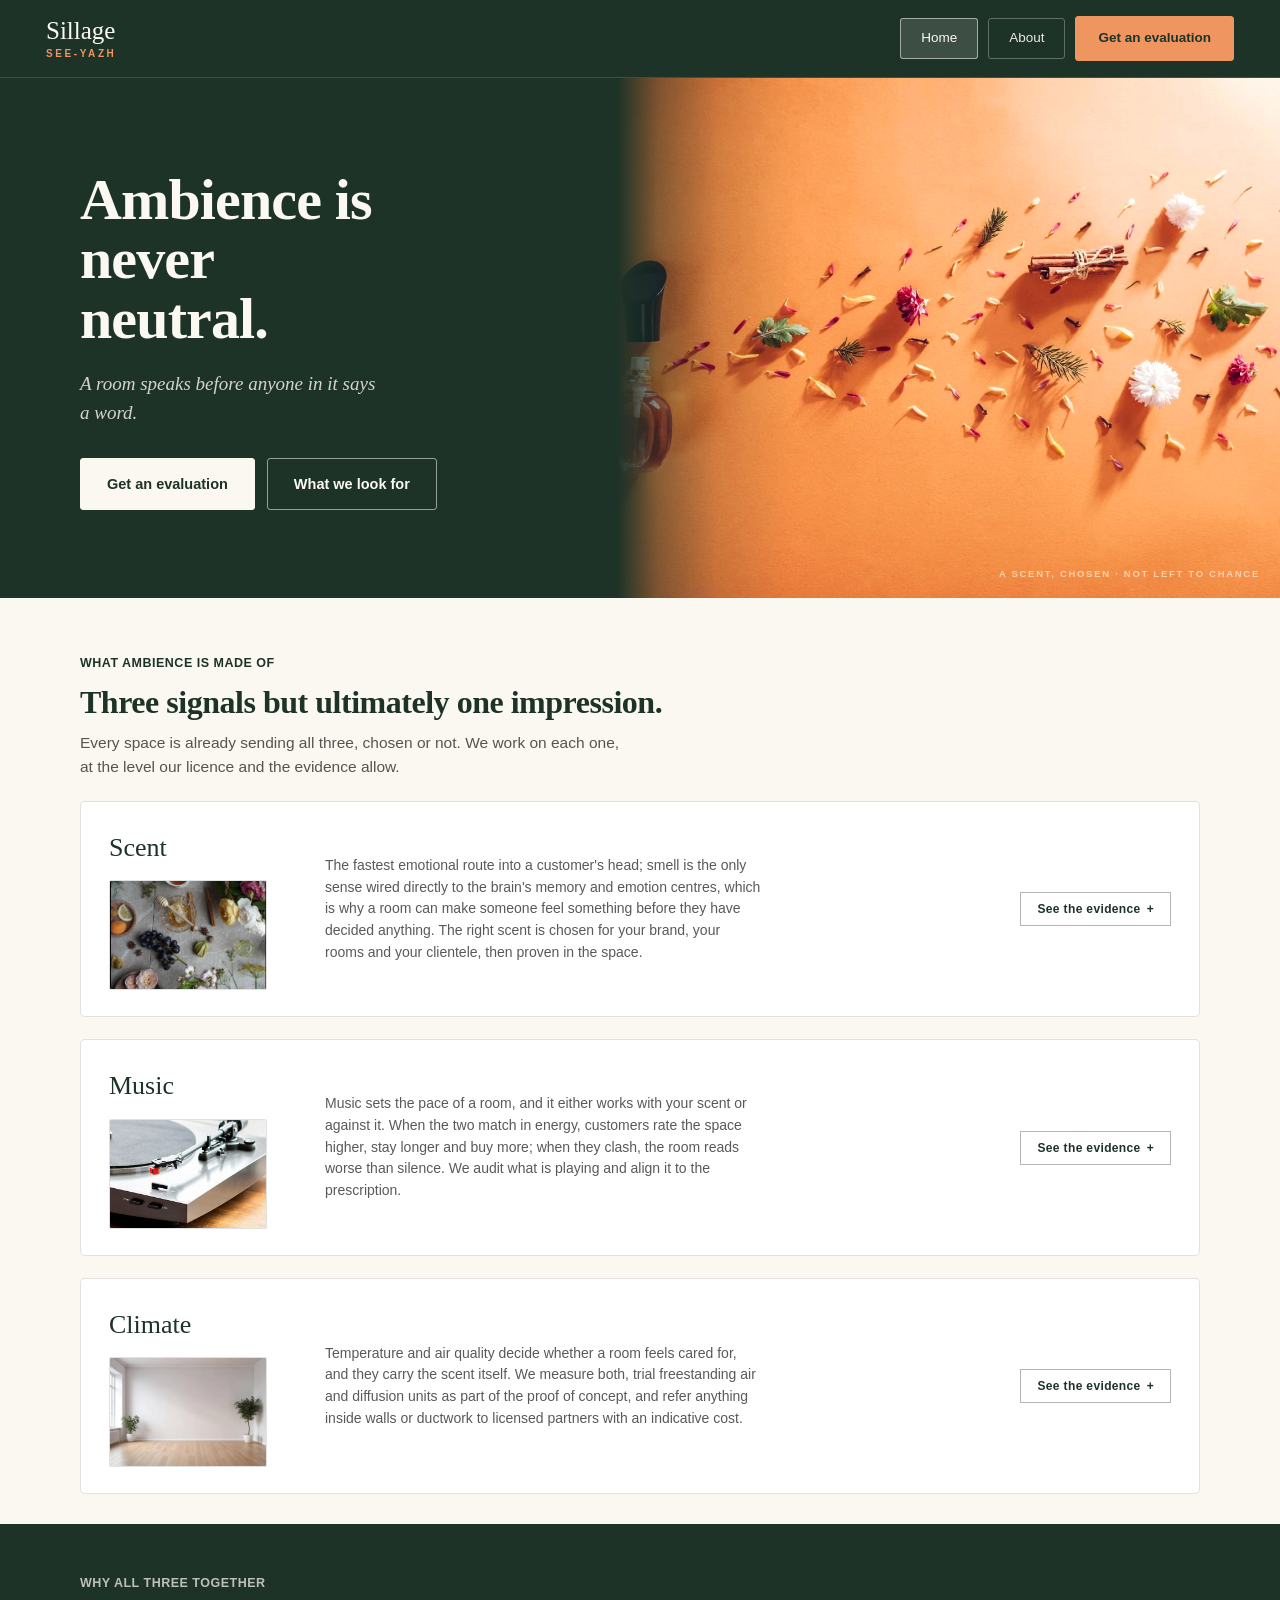
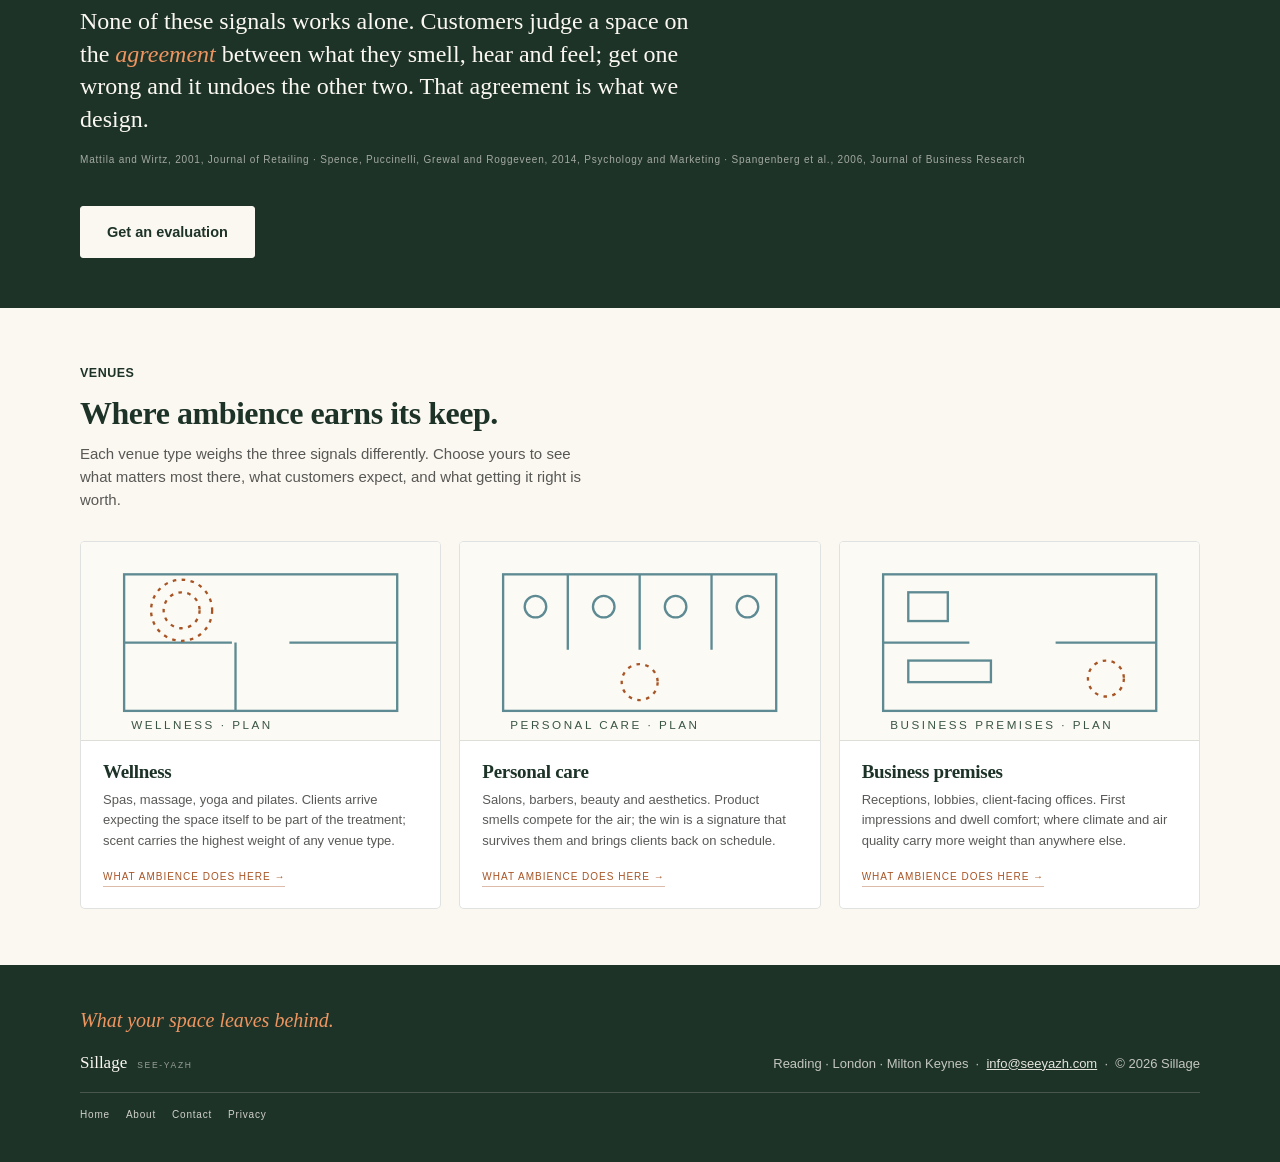
==== index.html @ acbd6840 "feat(v8): green header, full-bleed hero, a light About, and the venue pages published Owner instruct" ====
<!doctype html>
<html lang="en" class="no-js">
<head>
  <meta charset="utf-8" />
  <meta name="viewport" content="width=device-width, initial-scale=1" />
  <script>
    document.documentElement.className = "js js-motion";
    document.addEventListener("error", function (e) {
      var t = e.target;
      if (t && t.tagName === "IMG") t.classList.add("img--failed");
    }, true);
  </script>

  <title>Sillage &middot; sensory identity for boutique wellness and hospitality</title>
  <meta name="description" content="Ambience is never neutral. Sillage advises on scent, aligns the music to it, and trials freestanding climate and diffusion equipment, with the published evidence behind every recommendation." />
  <link rel="canonical" href="https://www.seeyazh.com/" />

  <meta property="og:type" content="website" />
  <meta property="og:title" content="Sillage &middot; ambience is never neutral" />
  <meta property="og:description" content="A room speaks before anyone in it says a word. Sensory identity for boutique wellness and hospitality businesses." />
  <meta property="og:image" content="https://www.seeyazh.com/og-image.png" />
  <meta property="og:url" content="https://www.seeyazh.com/" />
  <meta name="twitter:card" content="summary_large_image" />

  <link rel="icon" href="favicon.svg" type="image/svg+xml" />
  <link rel="preload" as="image" href="assets/img/hero-materials.webp" type="image/webp" />
  <link rel="stylesheet" href="styles.css?v=8.0" />

  <script type="application/ld+json">
  {
    "@context": "https://schema.org",
    "@type": "ProfessionalService",
    "name": "Sillage",
    "description": "Sensory identity consultancy for boutique wellness and hospitality businesses. Advises on scent, aligns music to it, and trials freestanding climate and diffusion equipment.",
    "url": "https://www.seeyazh.com/",
    "areaServed": [
      { "@type": "City", "name": "Reading" },
      { "@type": "City", "name": "London" },
      { "@type": "City", "name": "Milton Keynes" }
    ],
    "contactPoint": {
      "@type": "ContactPoint",
      "contactType": "sales",
      "email": "info@seeyazh.com",
      "availableLanguage": ["English", "German", "Greek"]
    }
  }
  </script>
</head>
<body>
  <a class="skip-link" href="#main">Skip to content</a>

  <!-- ================= HEADER =================
       Identical markup on every page. The phonetic is a permanent part
       of the lockup. The slogan is NOT here; it lives in the footer. -->
  <header class="hdr">
    <div class="hdr__inner">
      <a class="wordmark" href="index.html">Sillage<span class="phon">SEE-YAZH</span></a>
      <nav aria-label="Primary">
        <a class="navbtn" href="index.html" aria-current="page">Home</a>
        <a class="navbtn" href="about.html">About</a>
        <a class="bookbtn" href="about.html#contact">Get an evaluation</a>
      </nav>
    </div>
  </header>

  <main id="main">

    <!-- ================= HERO (4.1) ================= -->
    <section class="hero on-forest">
      <div class="hero__inner">
        <div class="txt" data-animate>
          <h1>Ambience is never neutral.</h1>
          <p class="sub">A room speaks before anyone in it says a word.</p>
          <div class="btnrow">
            <a class="btn btn--solid" href="about.html#contact">Get an evaluation</a>
            <a class="btn btn--ghost" href="#ambience">What we look for</a>
          </div>
        </div>
        <div class="imgside">
          <picture>
            <source srcset="assets/img/hero-materials.webp" type="image/webp" />
            <img src="assets/img/hero-materials.jpg" width="1191" height="933"
                 alt="Raw materials of a composed scent laid out on a stone surface: citrus, spices, grapes, honey and garden roses." />
          </picture>
          <span class="capt">A SCENT, CHOSEN &middot; NOT LEFT TO CHANCE</span>
        </div>
      </div>
    </section>

    <!-- ================= AMBIENCE ROWS (4.2) =================
         Three cards in the order Scent, Music, Climate, of equal visual
         weight. The scope verbs and the venue importance chips were
         removed and must not be reinstated (spec 4.2). The mockup's card
         foot strip carried build notes only and is not in the live build.

         Every figure and citation below is moved character for character
         from the v5 #research section. Do not retype one from memory. -->
    <section class="amb" id="ambience">
      <div class="wrap">
        <p class="eyebrow" data-animate>What ambience is made of</p>
        <h2 data-animate data-anim-delay="60">Three signals but ultimately one impression.</h2>
        <p class="stand" data-animate data-anim-delay="120">Every space is already sending all three, chosen or not. We work on each one, at the level our licence and the evidence allow.</p>

        <!-- ---------- SCENT ---------- -->
        <div class="row3" data-animate>
          <div class="rowhead">
            <div>
              <span class="nm">Scent</span>
              <picture>
                <source srcset="assets/img/rows/scent-materials.webp" type="image/webp" />
                <img class="rowimg" src="assets/img/rows/scent-materials.jpg"
                     width="742" height="516" loading="lazy"
                     alt="Flat-lay of raw scent materials: citrus, star anise, honey and flowers." />
              </picture>
            </div>
            <p class="what">The fastest emotional route into a customer's head; smell is the only sense wired directly to the brain's memory and emotion centres, which is why a room can make someone feel something before they have decided anything. The right scent is chosen for your brand, your rooms and your clientele, then proven in the space.</p>
            <button class="see" type="button" aria-expanded="false" aria-controls="ev-scent">See the evidence<span class="sign" aria-hidden="true">+</span></button>
          </div>
          <div class="exp" id="ev-scent">
            <div class="expander">
              <div>
                <h4>Getting scent right is a ladder, not a switch</h4>
                <div class="bars">
                  <div class="bar"><span class="bl">Done badly</span><div class="track"><div class="fill" style="right:50%; width:37%; background:#A8492F"></div></div><span class="val">&minus;17%</span></div>
                  <div class="bar"><span class="bl">Nothing</span><div class="track"><div class="fill" style="left:50%; width:1%; background:rgba(30,51,40,.4)"></div></div><span class="val">0%</span></div>
                  <div class="bar"><span class="bl">Basic, unadvised</span><div class="track"><div class="fill" style="left:50%; width:7%; background:var(--sage)"></div></div><span class="val">+3%</span></div>
                  <div class="bar"><span class="bl">Proper selection</span><div class="track"><div class="fill" style="left:50%; width:22%; background:var(--sage)"></div></div><span class="val">+10%</span></div>
                  <div class="bar"><span class="bl">Full strategy, right context</span><div class="track"><div class="fill" style="left:50%; width:50%; background:var(--forest)"></div></div><span class="val">+23%</span></div>
                </div>
                <p class="src">Roschk and Hosseinpour, 2020. Journal of Marketing, 84(1)</p>
              </div>
              <div>
                <p class="exnote">Effect on customer expenditure. Most businesses sit between 0 and +3%. The &minus;17% zone is real: the wrong scent, or the right scent done badly, actively pushes customers away. The +23% ceiling appears in service and wellness settings, which is the context we work in.</p>
                <p class="exnote">Fit matters as much as quality: in one clothing-store study, gender-congruent scents nearly doubled sales in each department, and swapping them reversed the effect.</p>
                <p class="src">Spangenberg et al., 2006. Journal of Business Research, 59(12)</p>
              </div>
            </div>
          </div>
        </div>

        <!-- ---------- MUSIC ----------
             No image. The slot stays empty until a real photograph is
             supplied; do not substitute a stock image (spec 4.2, 10.2, 13). -->
        <div class="row3" data-animate>
          <div class="rowhead">
            <div>
              <span class="nm">Music</span>
              <!-- OWNER INSTRUCTION 2026-08-01: the Music slot, which spec
                   4.2 and 10.2 had left deliberately empty, now carries a
                   real photograph. It briefly held a blueprint drawing; the
                   owner asked for something actually about music, matching
                   the other two row photographs.

                   SOURCE AND LICENCE, so this is auditable later:
                     unsplash.com/photos/XnofrKsG_2w
                     Courtney Cook (@courtneymcook)
                     Unsplash License: free for commercial use, no
                     attribution required.
                   This is stock, which spec 13 forbids, so it is an explicit
                   owner override and sits under the same standing note as the
                   hero and row images (spec 10.3): replace it with Sillage's
                   own photography when that exists.

                   Cropped deliberately: the full frame carries a maker's
                   wordmark on the platter mat and a second logo on the body.
                   Neither is in this crop. Do not re-crop wider without
                   checking that again; a third-party brand has no business
                   on a client's site. -->
              <picture>
                <source srcset="assets/img/rows/music-turntable.webp" type="image/webp" />
                <img class="rowimg" src="assets/img/rows/music-turntable.jpg"
                     width="1050" height="731" loading="lazy"
                     alt="A turntable tonearm resting over the platter, on a wooden table in soft window light." />
              </picture>
            </div>
            <p class="what">Music sets the pace of a room, and it either works with your scent or against it. When the two match in energy, customers rate the space higher, stay longer and buy more; when they clash, the room reads worse than silence. We audit what is playing and align it to the prescription.</p>
            <button class="see" type="button" aria-expanded="false" aria-controls="ev-music">See the evidence<span class="sign" aria-hidden="true">+</span></button>
          </div>
          <div class="exp" id="ev-music">
            <div class="expander">
              <div>
                <h4>Music and scent have to agree on energy</h4>
                <div class="duo">
                  <div class="yes">
                    <b>Congruent</b>
                    <p>Slow ambient with lavender. Fast pop with citrus. Christmas music with pine.</p>
                  </div>
                  <div class="no">
                    <b>Incongruent</b>
                    <p>Spa music with bright citrus. Dance music with lavender. Christmas music with summer fruit.</p>
                  </div>
                </div>
                <p class="src">Mattila and Wirtz, 2001. Journal of Retailing, 77(2) &middot; Spangenberg et al., 2005. Journal of Business Research, 58(11)</p>
              </div>
              <div>
                <p class="exnote">When the arousal level of the music matches the scent, evaluations, impulse purchasing and satisfaction all rise. When they clash, the environment reads as less pleasing than doing nothing at all.</p>
              </div>
            </div>
          </div>
        </div>

        <!-- ---------- CLIMATE ----------
             TWO bars, not three. An earlier version added a hot condition
             and misrepresented the source. Do not add it back (spec 11.2). -->
        <div class="row3" data-animate>
          <div class="rowhead">
            <div>
              <span class="nm">Climate</span>
              <picture>
                <source srcset="assets/img/rows/climate-room.webp" type="image/webp" />
                <img class="rowimg" src="assets/img/rows/climate-room.jpg"
                     width="728" height="507" loading="lazy"
                     alt="An empty room with bare walls, a wooden floor and two potted plants." />
              </picture>
            </div>
            <p class="what">Temperature and air quality decide whether a room feels cared for, and they carry the scent itself. We measure both, trial freestanding air and diffusion units as part of the proof of concept, and refer anything inside walls or ductwork to licensed partners with an indicative cost.</p>
            <button class="see" type="button" aria-expanded="false" aria-controls="ev-climate">See the evidence<span class="sign" aria-hidden="true">+</span></button>
          </div>
          <div class="exp" id="ev-climate">
            <div class="expander">
              <div>
                <h4>Warmth carries a premium. Cold is the baseline.</h4>
                <div class="cbars">
                  <div class="cbar">
                    <span class="cl"><b>Cool room</b>approximately 18&deg;C</span>
                    <div class="track"><div class="fill" style="width:100%; background:rgba(30,51,40,.14)"></div></div>
                    <span class="cv">baseline</span>
                  </div>
                  <div class="cbar">
                    <span class="cl"><b>Warm room</b>approximately 26&deg;C</span>
                    <div class="track"><div class="fill" style="width:64%; background:var(--sage)"></div></div>
                    <span class="cv">+10.4%</span>
                  </div>
                </div>
                <p class="src">Zwebner, Lee and Goldenberg, 2013. Journal of Consumer Psychology, 24(2)</p>
              </div>
              <div>
                <p class="exnote">In a controlled test, shoppers in a room set roughly 4&deg;C above a comfortable 22&deg;C were willing to pay 10.4% more across a basket of everyday products than shoppers in a room 4&deg;C below it. Both rooms were rated equally pleasant, so this is not a comfort effect.</p>
                <p class="caveat">Room comparison drawn from 98 participants across 11 products; nine of the eleven moved upward. Treat as directional evidence, not a guaranteed return.</p>
              </div>
            </div>
          </div>
        </div>
      </div>
    </section>

    <!-- ================= INTERPLAY BAND (4.3) ================= -->
    <section class="inter on-forest">
      <div class="wrap" data-animate>
        <p class="eyebrow on-dark">Why all three together</p>
        <p class="q">None of these signals works alone. Customers judge a space on the <em>agreement</em> between what they smell, hear and feel; get one wrong and it undoes the other two. That agreement is what we design.</p>
        <p class="cite">Mattila and Wirtz, 2001, Journal of Retailing &middot; Spence, Puccinelli, Grewal and Roggeveen, 2014, Psychology and Marketing &middot; Spangenberg et al., 2006, Journal of Business Research</p>
        <a class="btn btn--solid" href="about.html#contact">Get an evaluation</a>
      </div>
    </section>

    <!-- ================= VENUES (4.4) =================
         PUBLISHED 2026-08-02 at the owner's instruction. Each card is now a
         link to its own page under venues/.

         These pages had been held back since v7 because Kevin's per-venue
         research had not arrived and a thin venue page is worse than no venue
         page. That research still has not arrived, so the pages were NOT
         published as they stood: the "pending" template with its empty
         importance grid and four blank citation boxes is gone. What each page
         carries instead is the evidence this site already publishes and can
         already source, applied to that venue type.

         The rule that made them wait still stands. Do not put a per-venue
         statistic, percentage or citation on those pages that is not already
         cited somewhere on this site. -->
    <section class="ven">
      <div class="wrap">
        <p class="eyebrow" data-animate>Venues</p>
        <h2 data-animate data-anim-delay="60">Where ambience earns its keep.</h2>
        <p class="stand" data-animate data-anim-delay="120">Each venue type weighs the three signals differently. Choose yours to see what matters most there, what customers expect, and what getting it right is worth.</p>

        <div class="vgrid">
          <a class="vcard" href="venues/wellness/" data-animate>
            <div class="draw">
              <svg viewBox="0 0 200 110" width="100%" role="presentation" alt=""><rect width="200" height="110" fill="#FCFAF4"/><g stroke="#5E8B93" stroke-width="1.3" fill="none"><rect x="24" y="18" width="152" height="76"/><path d="M24 56h60M116 56h60M86 56v38"/><circle cx="56" cy="38" r="10" stroke-dasharray="2 3" stroke="#A85526"/><circle cx="56" cy="38" r="17" stroke-dasharray="2 3" stroke="#A85526"/></g><text x="28" y="104" font-family="'Helvetica Neue',Helvetica,Arial,sans-serif" font-size="6.5" letter-spacing="1.4" fill="#3A5544">WELLNESS &#183; PLAN</text></svg>
            </div>
            <div class="bd">
              <h3>Wellness</h3>
              <p>Spas, massage, yoga and pilates. Clients arrive expecting the space itself to be part of the treatment; scent carries the highest weight of any venue type.</p>
              <span class="vlink">WHAT AMBIENCE DOES HERE &#8594;</span>
            </div>
          </a>

          <a class="vcard" href="venues/personal-care/" data-animate data-anim-delay="70">
            <div class="draw">
              <svg viewBox="0 0 200 110" width="100%" role="presentation" alt=""><rect width="200" height="110" fill="#FCFAF4"/><g stroke="#5E8B93" stroke-width="1.3" fill="none"><rect x="24" y="18" width="152" height="76"/><path d="M60 18v42M100 18v42M140 18v42"/><circle cx="42" cy="36" r="6"/><circle cx="80" cy="36" r="6"/><circle cx="120" cy="36" r="6"/><circle cx="160" cy="36" r="6"/><circle cx="100" cy="78" r="10" stroke-dasharray="2 3" stroke="#A85526"/></g><text x="28" y="104" font-family="'Helvetica Neue',Helvetica,Arial,sans-serif" font-size="6.5" letter-spacing="1.4" fill="#3A5544">PERSONAL CARE &#183; PLAN</text></svg>
            </div>
            <div class="bd">
              <h3>Personal care</h3>
              <p>Salons, barbers, beauty and aesthetics. Product smells compete for the air; the win is a signature that survives them and brings clients back on schedule.</p>
              <span class="vlink">WHAT AMBIENCE DOES HERE &#8594;</span>
            </div>
          </a>

          <a class="vcard" href="venues/business-premises/" data-animate data-anim-delay="140">
            <div class="draw">
              <svg viewBox="0 0 200 110" width="100%" role="presentation" alt=""><rect width="200" height="110" fill="#FCFAF4"/><g stroke="#5E8B93" stroke-width="1.3" fill="none"><rect x="24" y="18" width="152" height="76"/><path d="M24 56h48M120 56h56"/><rect x="38" y="66" width="46" height="12"/><rect x="38" y="28" width="22" height="16"/><circle cx="148" cy="76" r="10" stroke-dasharray="2 3" stroke="#A85526"/></g><text x="28" y="104" font-family="'Helvetica Neue',Helvetica,Arial,sans-serif" font-size="6.5" letter-spacing="1.4" fill="#3A5544">BUSINESS PREMISES &#183; PLAN</text></svg>
            </div>
            <div class="bd">
              <h3>Business premises</h3>
              <p>Receptions, lobbies, client-facing offices. First impressions and dwell comfort; where climate and air quality carry more weight than anywhere else.</p>
              <span class="vlink">WHAT AMBIENCE DOES HERE &#8594;</span>
            </div>
          </a>
        </div>
      </div>
    </section>

    <!-- ================= TESTIMONIALS (4.5) =================
         Component is BUILT and DISABLED. It renders nothing until an
         approved testimonial with written client sign-off exists. Never
         publish a placeholder, a lorem quote or an invented logo: the
         audience is owner-operators who recognise fakes immediately.
         To enable: remove the hidden attribute and add one .tcard per
         real, signed-off testimonial (quote, business name, logo,
         optional star rating). (spec 4.5, 13) -->
    <section class="testi" id="testimonials" hidden>
      <div class="wrap">
        <p class="eyebrow">What clients say</p>
        <div class="tgrid">
          <!-- <figure class="tcard">
                 <blockquote>Quote goes here.</blockquote>
                 <figcaption class="biz">BUSINESS NAME, CITY</figcaption>
                 <img class="logo" src="" alt="" />
                 <p class="stars" aria-label="5 out of 5">&#9733;&#9733;&#9733;&#9733;&#9733;</p>
               </figure> -->
        </div>
      </div>
    </section>

  </main>

  <!-- ================= FOOTER =================
       Identical markup on every page. The slogan lives here and nowhere
       else. The location list is plain text, not links. -->
  <footer class="foot">
    <div class="foot__inner">
      <p class="slog">What your space leaves behind.</p>
      <div class="cols">
        <div class="fm">Sillage<span>SEE-YAZH</span></div>
        <div class="meta">
          Reading &middot; London &middot; Milton Keynes
          &nbsp;&middot;&nbsp; <a href="mailto:info@seeyazh.com">info@seeyazh.com</a>
          &nbsp;&middot;&nbsp; &copy; 2026 Sillage
        </div>
      </div>
      <div class="foot__links">
        <a href="index.html">Home</a>
        <a href="about.html">About</a>
        <a href="about.html#contact">Contact</a>
        <a href="privacy.html">Privacy</a>
      </div>
    </div>
  </footer>

  <script src="ui.js"></script>
  <script src="motion.js"></script>
</body>
</html>
---- styles.css ----
/* ============================================================
   Sillage - sensory identity consultancy
   Hand-written CSS. No framework, no build step, no dependency.
   ------------------------------------------------------------
   v7 "Ambience". Built to Website Build Specification v1.0.
   THIS COMMENT IS THE STATEMENT OF THE RULES. Keep it true.

   COLOUR. The :root block below is the single source of truth.
   Do not introduce a colour that is not in it (spec 2.1).

   --clay is #A85526, NOT the #B4602C the specification names.
   Measured, #B4602C on ivory is 4.26:1, below the 4.5:1 AA
   threshold for normal text, so the spec's own claim of "roughly
   4.6:1 and passes AA" does not hold. #A85526 measures 4.96:1 on
   ivory and 5.26:1 on white and is a barely perceptible shift.
   That single change carries the header phonetic, the venue
   arrows and the form error text. (Supersedes spec 2.1.)

   Measured on what actually ships:
     clay #A85526 on ivory ............ 4.96  pass
     clay #A85526 on white ............ 5.26  pass
     clay #A85526 on ivory-2 .......... 4.62  pass
     clay #A85526 on mineral .......... 4.21  FAIL, so never do it
     forest on ivory .................. 12.70 pass
     forest-mid on ivory .............. 7.73  pass
     forest-mid on mineral ............ 6.56  pass
     forest-soft #6E8579 on ivory ..... 3.74  FAIL, fill only
     clay-bright on forest ............ 5.84  pass
     clay-bright on ivory ............. 2.17  FAIL, fill only
     sage on ivory .................... 2.83  FAIL, fill only
     ivory 55% on forest .............. 4.97  pass  (was 50% = 4.38)
     charcoal 78% on white ............ 7.03  pass
     charcoal 72% on mineral .......... 5.15  pass  (was 65% = 4.22)
     charcoal 72% on ivory ............ 5.62  pass  (was 62% = 4.15)

   NEVER put --clay or --forest-soft on a mineral panel as text.
   NEVER use --clay-bright, --sage or --plum as text on a light
   ground; they are fills. --clay-bright appears as TEXT in exactly
   two places sitewide, both on forest: the footer slogan and the
   word "agreement" in the interplay statement.

   PROPORTION: ivory ~60%, forest ~25%, mineral or sage ~10%,
   clay ~5%. Orange appears on the phonetic, the footer slogan,
   the venue arrows and inside the blueprint drawings. Nowhere else.

   NEVER pure white or pure black as a type colour. --white is a
   legitimate BACKGROUND for the header and cards only.

   PHONETIC. The lockup reads "SEE-YAZH", set by the owner on
   2026-07-31. It SUPERSEDES the spelling given in sections 3.1, 3.2
   and 11.6 of the specification: same hyphen, different vowels, so
   that it matches the brand domain. It is still a permanent part of the
   wordmark lockup in the header AND the footer; do not remove it, and
   do not let the two copies drift apart.

   TYPE. Eyebrows are sans, uppercase: --body 12.5px, weight 600,
   letter-spacing .04em, opacity .75, colour --forest. This
   SUPERSEDES the v4 decision recorded in the private working notes,
   which made them mono and Title Case. Headings are sentence case
   with a full stop where they are statements. Never title-case one.

   COPY. No em dashes. No en dashes. No exclamation marks.
   Citations in full: author, year, journal, volume. Never
   "studies show". (spec 2.3)

   LAYOUT. Content max width 1120px, centred; section backgrounds
   are full bleed and the content inside them is capped. Section
   padding 46px horizontal desktop, 26px below 900px; 56px top and
   bottom. Radius 3px buttons, 5px cards, 2px images. No pills.
   No drop shadows on type. (spec 2.4)

   RESPONSIVE. ONE breakpoint, 900px. The header wraps and all
   three nav items stay visible. There is no hamburger and no
   #nav-toggle; both were deleted in v7. (spec 2.5)

   MOTION CONTRACT, unchanged since v4: elements opt in with
   data-animate plus optional data-anim-delay; motion.js only adds
   .in; every hiding rule is scoped under .js-motion so JS off
   means nothing is hidden; prefers-reduced-motion pins the final
   state; only transform and opacity animate.
   ============================================================ */

:root {
  /* ---- PALETTE (spec 2.1, with the --clay correction above) ---- */
  --forest:       #1E3328;  /* primary. Dark sections, headings, buttons  */
  --forest-mid:   #3A5544;  /* secondary text on light grounds, citations */
  --forest-soft:  #6E8579;  /* FILL ONLY. Fails AA as text on ivory       */
  --clay:         #A85526;  /* text-safe accent. Links, phonetic, arrows  */
  --clay-bright:  #EE9560;  /* FILL ONLY, except two places on forest     */
  --sage:         #6CA085;  /* chart fills, positive data                 */
  --mineral:      #DBE9E6;  /* evidence ground. Expander panels only      */
  --plum:         #7A5A72;  /* chart series, medium-importance markers    */
  --ivory:        #FBF8F1;  /* default page background                    */
  --ivory-2:      #F4F0E6;  /* active nav state                           */
  --white:        #FFFFFF;  /* header and card BACKGROUND only            */
  --charcoal:     #2A2A28;  /* body ink                                   */
  --rule:         rgba(30, 51, 40, .14);  /* all hairline borders         */

  /* --rate-high / --rate-medium / --rate-low were removed in v8 with the venue
     importance grid they coloured. See the VENUE PAGES block for what happened
     to that grid and how to bring it back if the research ever lands. */

  /* Blueprint drawing inks. Line work only, never type on a page. */
  --bp-line:      #5E8B93;
  --bp-ground:    #FCFAF4;

  /* ---- TYPE (spec 2.2) ----
     'New York' and 'SF Pro Text' resolve natively on Apple devices,
     where Apple's licence covers them. They are NOT self-hosted:
     that licence does not grant redistribution as a webfont served
     to arbitrary browsers, and doing it would put a licence
     violation on a client-facing site. (Supersedes spec 2.2.)

     The self-hosted display face is Source Serif 4 (SIL OFL), which
     is licensed for this. The binaries are not in the repo yet, so
     the stack currently falls through to Georgia, an upright serif
     present on Windows, macOS and Android. When the woff2 files
     land, drop them in assets/fonts/ and uncomment the block below.
     No Google Fonts: spec 9.2 forbids third-party font requests.

     THE MONOSPACE FACE IS GONE (v8, owner instruction 2026-08-02).
     Every label, eyebrow, citation, caption and drawing callout used to be
     set in ui-monospace / SF Mono / Menlo / Consolas. The owner asked for it
     to be removed sitewide and replaced with a sans face, so --mono no longer
     exists and --label took its place: same job, same uppercase-and-tracked
     treatment, sans letterforms. Do not reintroduce a monospace stack; if a
     new label needs a face, it uses --label. The tracking is wider than the
     mono version carried because a proportional face needs it to read as a
     label rather than as body copy. */
  --display: 'New York', 'Source Serif 4', ui-serif, 'Iowan Old Style',
             Palatino, Georgia, serif;
  --body:    -apple-system, BlinkMacSystemFont, 'SF Pro Text',
             'Helvetica Neue', Helvetica, Arial, sans-serif;
  --label:   -apple-system, BlinkMacSystemFont, 'SF Pro Text',
             'Helvetica Neue', Helvetica, Arial, sans-serif;

  /* ---- RHYTHM (spec 2.4) ---- */
  --maxw:  1120px;
  --pad-x: 46px;
  --pad-y: 56px;
  --r-btn:  3px;
  --r-card: 5px;
  --r-img:  2px;
}

/* Self-hosted display face. Activate when the OFL binaries exist.
@font-face {
  font-family: 'Source Serif 4';
  src: url('assets/fonts/SourceSerif4-Regular.woff2') format('woff2');
  font-weight: 400; font-style: normal; font-display: swap;
}
@font-face {
  font-family: 'Source Serif 4';
  src: url('assets/fonts/SourceSerif4-Semibold.woff2') format('woff2');
  font-weight: 600; font-style: normal; font-display: swap;
}
@font-face {
  font-family: 'Source Serif 4';
  src: url('assets/fonts/SourceSerif4-It.woff2') format('woff2');
  font-weight: 400; font-style: italic; font-display: swap;
}
*/

/* ============================================================
   RESET AND BASE
   ============================================================ */
*, *::before, *::after { box-sizing: border-box; }
html { scroll-behavior: smooth; }
@media (prefers-reduced-motion: reduce) { html { scroll-behavior: auto; } }

body {
  margin: 0;
  background: var(--ivory);
  color: var(--charcoal);
  font-family: var(--body);
  font-size: 16px;
  line-height: 1.55;
  -webkit-font-smoothing: antialiased;
  overflow-x: hidden;
}

img, svg { max-width: 100%; display: block; }
a { color: inherit; }
p { margin: 0 0 14px; }
ul { margin: 0; }
figure { margin: 0; }

h1, h2, h3, h4 {
  font-family: var(--display);
  font-weight: 600;
  letter-spacing: -.015em;
  line-height: 1.12;
  margin: 0;
  color: var(--forest);
}

/* Section eyebrow. v7: sans, uppercase. Supersedes the v4 mono Title
   Case rule in the private working notes. Applies to every equivalent
   label sitewide. */
.eyebrow {
  font-family: var(--body);
  font-size: 12.5px;
  font-weight: 600;
  letter-spacing: .04em;
  text-transform: uppercase;
  opacity: .75;
  color: var(--forest);
  margin: 0 0 12px;
}
.eyebrow.on-dark { color: rgba(251, 248, 241, .96); opacity: .75; }

.skip-link {
  position: absolute; left: -999px; top: 0; z-index: 100;
  background: var(--forest); color: var(--ivory);
  padding: 10px 16px; border-radius: 0 0 var(--r-btn) 0;
}
.skip-link:focus { left: 0; }

/* Visible focus on every interactive element. Never removed without
   a replacement. (spec 9.3) */
a:focus-visible, button:focus-visible, input:focus-visible,
select:focus-visible, textarea:focus-visible, [tabindex]:focus-visible {
  outline: 3px solid var(--clay);
  outline-offset: 3px;
  border-radius: 2px;
}
.on-forest :focus-visible,
.hdr :focus-visible,
.hero :focus-visible, .inter :focus-visible, .foot :focus-visible,
.vhero :focus-visible {
  outline-color: var(--clay-bright);
}

/* ============================================================
   LAYOUT SHELL
   Section backgrounds are full bleed; the content inside them is
   capped at 1120px and centred. (spec 2.4)
   ============================================================ */
.sec { padding: var(--pad-y) var(--pad-x); }
.wrap { max-width: var(--maxw); margin-inline: auto; }

/* ============================================================
   HEADER (spec 3.1)
   ============================================================ */
/* v8, owner instruction 2026-08-02. The header was white on a hairline. It is
   now the SAME forest as the hero band behind "Ambience is never neutral.", so
   the top of the page reads as one green field rather than as a white strip
   sitting on a green one.

   It also runs EDGE TO EDGE. The inner row used to be capped at --maxw and
   centred, which on a wide screen parked the wordmark and the nav well inside
   the page with unequal-looking air beside them. max-width is gone, so the
   only thing setting the gutters is --pad-x on both sides: the lockup sits
   --pad-x from the left edge and the nav --pad-x from the right, symmetrically,
   at every width. Do not put the cap back.

   Measured on what ships, all against forest #1E3328:
     ivory ................... 12.70  pass
     ivory 92% (nav labels) ... 11.02  pass
     clay-bright (phonetic) .... 5.84  pass
     forest on clay-bright ..... 5.84  pass  (the evaluation button) */
.hdr {
  background: var(--forest);
  border-bottom: 1px solid rgba(251, 248, 241, .14);
  padding: 16px var(--pad-x);
}
.hdr__inner {
  display: flex; align-items: center; justify-content: space-between;
  gap: 18px; flex-wrap: wrap;
}
.wordmark {
  font-family: var(--display); font-size: 25px; line-height: 1.05;
  color: var(--ivory); text-decoration: none;
}
/* The phonetic is a permanent part of the lockup, header and footer.
   Do not remove it. The old slogan does NOT belong here; it lives in
   the footer. (spec 3.1) */
/* On forest the phonetic takes --clay-bright, not --clay: clay is a light-ground
   accent and measures dark on dark here. This is a THIRD sanctioned text use of
   --clay-bright, alongside the footer slogan and the word "agreement"; the rule
   at the top of this file counts them, so keep that count true. */
.wordmark .phon {
  display: block; margin-top: 5px;
  font-family: var(--label); font-size: 10px; font-weight: 600;
  letter-spacing: .26em; color: var(--clay-bright);
}
.hdr nav { display: flex; align-items: center; gap: 10px; flex-wrap: wrap; }
.navbtn {
  font-family: var(--body); font-size: 13.5px; color: rgba(251, 248, 241, .92);
  text-decoration: none; padding: 9px 20px;
  border: 1px solid rgba(251, 248, 241, .3); border-radius: var(--r-btn);
  background: transparent; white-space: nowrap;
}
.navbtn:hover { border-color: rgba(251, 248, 241, .7); }
.navbtn[aria-current="page"] {
  background: rgba(251, 248, 241, .14); border-color: rgba(251, 248, 241, .55);
  color: var(--ivory);
}
/* The evaluation button is ORANGE (owner instruction 2026-08-02). It carries
   --forest as its type, not ivory: --clay-bright is a fill colour, and forest
   on it measures 5.84:1 where ivory on it would be 2.17:1 and fail. */
.bookbtn {
  background: var(--clay-bright); color: var(--forest); text-decoration: none;
  font-family: var(--body); font-size: 13.5px; font-weight: 600;
  padding: 11px 22px; border-radius: var(--r-btn);
  border: 1px solid var(--clay-bright); white-space: nowrap;
}
.bookbtn:hover { background: #F6A97A; border-color: #F6A97A; }

/* ============================================================
   BUTTONS
   ============================================================ */
.btn {
  display: inline-flex; align-items: center; justify-content: center;
  font-family: var(--body); font-weight: 600; font-size: 14.5px;
  text-decoration: none; cursor: pointer;
  padding: 14px 26px; border-radius: var(--r-btn);
  border: 1px solid transparent;
}
.btn--solid { background: var(--forest); color: var(--ivory); border-color: var(--forest); }
.btn--solid:hover { background: #16261D; }
/* On a forest ground the primary inverts. */
.on-forest .btn--solid { background: var(--ivory); color: var(--forest); border-color: var(--ivory); }
.on-forest .btn--solid:hover { background: var(--white); }
.btn--ghost {
  background: transparent; color: var(--ivory);
  border: 1.5px solid rgba(251, 248, 241, .55); padding: 13px 26px;
}
.btn--ghost:hover { border-color: rgba(251, 248, 241, .9); background: rgba(251, 248, 241, .08); }

/* ============================================================
   HERO (spec 4.1)
   ============================================================ */
/* FULL-BLEED HERO (v8, owner instruction 2026-08-02).
   The hero row used to be capped at --maxw and centred, so on a wide screen the
   photograph stopped dead 160px or more short of the right-hand edge with a
   band of flat green beyond it. The row is now the FULL viewport width and the
   photograph runs to the screen edge.

   The text still lines up with every other section on the page. The left
   column is sized to "half the slack outside the 1120px content column, plus
   48% of that column", and .txt then pads itself by exactly the slack, which
   is where a .wrap would have started. Percentages resolve against different
   boxes in those two places (the grid container, then the grid area), which is
   why the two expressions look different but land on the same edge. Check it
   at 1120, 1440 and 1920 after touching either one.

   The picture takes whatever is left, so it grows with the screen while the
   copy column stays a fixed, readable measure. */
.hero { background: var(--forest); }
.hero__inner {
  display: grid;
  grid-template-columns:
    minmax(0, calc((100% - var(--maxw)) / 2 + var(--maxw) * .48))
    minmax(0, 1fr);
  min-height: 520px;
}
.hero__inner > * { min-width: 0; }
.hero .txt {
  padding: 78px 42px 74px;
  padding-left: max(var(--pad-x), calc(100% - var(--maxw) * .48));
  display: flex; flex-direction: column; justify-content: center;
}
.hero h1 {
  font-size: 58px; line-height: 1.03; color: var(--ivory); max-width: 11ch;
}
.hero .sub {
  font-family: var(--display); font-style: italic; font-size: 19px;
  color: rgba(251, 248, 241, .82); margin: 20px 0 0; max-width: 32ch;
}
.btnrow { display: flex; gap: 12px; margin-top: 30px; flex-wrap: wrap; }

/* Hero photograph.
   OWNER OVERRIDE of spec 4.1, 2026-08-01. The spec asked for
   filter: saturate(.55) sepia(.14) contrast(1.02) plus a gradient
   running to 70% of the width. Together those did more than pull the
   image toward the palette: they drained it, and roughly the left third
   of the photograph disappeared into flat green. The picture is the only
   thing in the hero carrying any warmth, so it now keeps its colour.

   What is kept is the PURPOSE of both: the image still feathers into the
   green so there is no hard seam where the two columns meet, and it still
   sits in the brand's register. But the feather is now a soft EDGE, about
   a third of the image at most, instead of a curtain over half of it.
   Past 34% the photograph is completely clean. */
.hero .imgside { position: relative; overflow: hidden; }
.hero .imgside img {
  width: 100%; height: 100%; object-fit: cover; display: block;
  filter: saturate(.95) contrast(1.05) brightness(1.02);
}
/* The feather is stated in percentages of the image, and the image got wider in
   v8, so the stops were pulled in to keep the FEATHER the same real width. Past
   26% the photograph is completely clean. */
.hero .imgside::after {
  content: ""; position: absolute; inset: 0; pointer-events: none;
  /* The first stop is fully opaque, not .88. At .88 the leftmost column of the
     image showed 12% through against solid green, which read as a faint
     vertical seam exactly where the two halves meet. */
  background: linear-gradient(90deg,
    rgba(30, 51, 40, 1) 0%,
    rgba(30, 51, 40, .5) 6%,
    rgba(30, 51, 40, .15) 15%,
    rgba(30, 51, 40, 0) 26%);
}
.hero .capt {
  position: absolute; bottom: 16px; right: 20px; z-index: 2;
  font-family: var(--label); font-size: 9.5px; font-weight: 600;
  letter-spacing: .18em; color: rgba(251, 248, 241, .62);
}

/* ============================================================
   AMBIENCE ROWS (spec 4.2)
   ============================================================ */
.amb { background: var(--ivory); padding: var(--pad-y) var(--pad-x) 30px; }
.amb h2 { font-size: 32px; }
.amb .stand {
  max-width: 64ch; font-size: 15.5px; color: rgba(42, 42, 40, .8);
  margin-top: 10px;
}

.row3 {
  background: var(--white); border: 1px solid var(--rule);
  border-radius: var(--r-card); margin-top: 22px; overflow: hidden;
}
.rowhead {
  display: grid; grid-template-columns: 190px 1fr auto;
  gap: 26px; align-items: center; padding: 26px 28px;
}
.rowhead > * { min-width: 0; }
.rowhead .nm { font-family: var(--display); font-size: 26px; color: var(--forest); }
.rowimg {
  width: 158px; height: 110px; object-fit: cover; display: block;
  margin-top: 12px; border: 1px solid var(--rule); border-radius: var(--r-img);
}
/* The Music slot carried a blueprint drawing for part of a day. It now
   holds a real photograph like the other two rows, so .rowimg covers it
   and the drawing rule is gone rather than left behind. */
.rowhead .what {
  font-size: 14px; color: rgba(42, 42, 40, .78); max-width: 56ch; margin: 0;
}

/* Expander toggle. A real button, square corners, mineral when open. */
.see {
  font-family: var(--body); font-size: 12px; font-weight: 600;
  letter-spacing: .03em; color: var(--forest);
  background: transparent; border: 1px solid rgba(30, 51, 40, .35);
  border-radius: 0; padding: 9px 16px; white-space: nowrap; cursor: pointer;
}
.see[aria-expanded="true"] { background: var(--mineral); }
.see .sign { display: inline-block; margin-left: 6px; }

/* Expander panel. Present in the DOM whether open or closed, so it is
   readable by search engines and screen readers. Collapsed with
   max-height, never with display:none injected after load. The whole
   collapse is scoped under .js: with JavaScript off every panel is
   simply open. (spec 4.2) */
.expander {
  background: var(--mineral); border-top: 1px solid var(--rule);
  padding: 26px 28px;
  display: grid; grid-template-columns: 1.1fr .9fr; gap: 34px;
}
.expander > * { min-width: 0; }
.js .exp {
  max-height: 0; overflow: hidden; visibility: hidden;
  transition: max-height 250ms ease, visibility 0s linear 250ms;
}
.js .exp.is-open {
  visibility: visible;
  transition: max-height 250ms ease, visibility 0s linear 0s;
}
@media (prefers-reduced-motion: reduce) {
  .js .exp, .js .exp.is-open { transition: none; }
}
.expander h4 { font-size: 16px; }
.expander .src {
  font-family: var(--label); font-size: 9.5px; color: var(--forest-mid);
  margin-top: 12px; line-height: 1.6;
}
.exnote { font-size: 12.5px; color: rgba(42, 42, 40, .72); line-height: 1.6; margin: 0; }
.exnote + .exnote { margin-top: 10px; }

/* Diverging scent ladder, zero at centre. */
.bars { margin-top: 14px; }
.bar {
  display: grid; grid-template-columns: 128px 1fr 52px;
  align-items: center; gap: 10px; margin-bottom: 8px;
}
.bar > * { min-width: 0; }
/* forest-mid on mineral is 6.56:1. The mockup's rgba(42,42,40,.65)
   measured 4.22:1 on this ground and failed. */
.bar .bl { font-family: var(--label); font-size: 9.5px; color: var(--forest-mid); line-height: 1.35; }
.bar .track { height: 15px; background: rgba(30, 51, 40, .09); border-radius: var(--r-img); position: relative; overflow: hidden; }
.bar .fill { position: absolute; top: 0; bottom: 0; border-radius: var(--r-img); }
.bar .val { font-family: var(--display); font-size: 14px; color: var(--forest); text-align: right; }

/* Music: congruent versus incongruent pair. */
.duo { display: flex; gap: 10px; margin-top: 14px; flex-wrap: wrap; }
.duo > div { flex: 1 1 180px; min-width: 0; border-radius: var(--r-btn); padding: 12px 13px; }
.duo .yes { background: rgba(108, 160, 133, .28); border: 1px solid rgba(30, 51, 40, .2); }
.duo .no  { background: rgba(30, 51, 40, .06); border: 1px solid rgba(30, 51, 40, .2); }
.duo b { display: block; font-size: 12.5px; margin-bottom: 4px; color: var(--forest); }
.duo p { margin: 0; font-size: 12px; line-height: 1.55; color: rgba(42, 42, 40, .78); }

/* Climate: TWO bars. Never add a third for a hot condition; the study
   ran two and neither was uncomfortable. (spec 11.2) */
.cbars { margin-top: 14px; }
.cbar { display: grid; grid-template-columns: 128px 1fr 64px; align-items: center; gap: 10px; margin-bottom: 10px; }
.cbar > * { min-width: 0; }
.cbar .cl { font-family: var(--label); font-size: 9.5px; color: var(--forest-mid); line-height: 1.4; }
.cbar .cl b { display: block; font-weight: 600; }
.cbar .track { height: 20px; background: rgba(30, 51, 40, .09); border-radius: var(--r-img); position: relative; overflow: hidden; }
.cbar .fill { position: absolute; top: 0; bottom: 0; left: 0; border-radius: var(--r-img); }
.cbar .cv { font-family: var(--display); font-size: 14px; color: var(--forest); text-align: right; }
.caveat { font-size: 11.5px; color: rgba(42, 42, 40, .72); line-height: 1.6; margin-top: 12px; }

/* ============================================================
   INTERPLAY BAND (spec 4.3)
   ============================================================ */
.inter { background: var(--forest); padding: 50px var(--pad-x); }
.inter .q {
  font-family: var(--display); font-size: 24px; line-height: 1.35;
  color: var(--ivory); max-width: 52ch;
}
/* One of exactly two places --clay-bright is text, and it is on forest. */
.inter .q em { color: var(--clay-bright); font-style: italic; }
.inter .cite {
  font-family: var(--label); font-size: 10px; letter-spacing: .08em;
  color: rgba(251, 248, 241, .6); margin-top: 16px; line-height: 1.7;
}
.inter .btn { margin-top: 24px; }

/* ============================================================
   VENUES (spec 4.4)
   ============================================================ */
.ven { background: var(--ivory); padding: var(--pad-y) var(--pad-x); }
.ven h2 { font-size: 32px; }
.ven .stand { font-size: 15px; color: rgba(42, 42, 40, .78); max-width: 62ch; margin-top: 10px; }
.vgrid { display: grid; grid-template-columns: repeat(3, 1fr); gap: 18px; margin-top: 30px; }
.vgrid > * { min-width: 0; }
.vcard {
  background: var(--white); border: 1px solid var(--rule);
  border-radius: var(--r-card); overflow: hidden;
  display: flex; flex-direction: column;
}
/* The whole card is the hit area and the visible link carries the same
   href. Hover darkens the border only: no lift, no shadow animation. */
a.vcard { text-decoration: none; color: inherit; transition: border-color 180ms ease; }
a.vcard:hover { border-color: rgba(30, 51, 40, .38); }
a.vcard:hover .vlink { border-bottom-color: var(--clay); }
.vcard .draw { background: var(--bp-ground); border-bottom: 1px solid var(--rule); }
.vcard .bd { padding: 20px 22px; }
.vcard h3 { font-size: 19px; }
.vcard p { font-size: 13px; color: rgba(42, 42, 40, .78); margin: 8px 0 12px; }
.vlink {
  font-family: var(--label); font-size: 10px; letter-spacing: .1em;
  color: var(--clay); border-bottom: 1px solid rgba(168, 85, 38, .4);
  padding-bottom: 2px; display: inline-block;
}
/* v8: the venue pages are PUBLISHED and every card is a link, so the
   .vcard--pending state that used to grey out the arrow is gone. What the
   pages must never do is carry an invented per-venue statistic; see the
   comment at the top of venues/wellness/index.html. */

/* ============================================================
   TESTIMONIALS
   Component built, rendered disabled. It emits nothing until an
   approved, signed-off testimonial exists. Never publish a
   placeholder, a lorem quote or an invented logo. (spec 4.5, 13)
   ============================================================ */
.testi[hidden] { display: none; }
.testi { background: var(--ivory); padding: 0 var(--pad-x) var(--pad-y); }
.tgrid { display: grid; grid-template-columns: repeat(3, 1fr); gap: 18px; }
.tcard {
  background: var(--white); border: 1px solid var(--rule);
  border-radius: var(--r-card); padding: 22px;
}
.tcard blockquote { margin: 0; font-family: var(--display); font-size: 17px; color: var(--forest); line-height: 1.4; }
.tcard .biz { font-family: var(--label); font-size: 10px; letter-spacing: .08em; color: var(--forest-mid); margin-top: 14px; }
.tcard .logo { max-height: 26px; width: auto; margin-top: 12px; }
.tcard .stars { color: var(--clay); font-size: 13px; margin-top: 8px; letter-spacing: .1em; }

/* ============================================================
   ABOUT (spec 7)
   ============================================================ */
.vhero { background: var(--forest); padding: var(--pad-y) var(--pad-x); }

/* ABOUT IS A LIGHT PAGE NOW (v8, owner instruction 2026-08-02).
   Both green bands are gone: the "About Sillage" hero and the team block that
   used to enclose the photographs. The ground is white, the type is the body
   ink rather than forest, and the accent work is orange.

   "Black" here means --charcoal #2A2A28, not #000000. Pure black as a type
   colour is a standing rule at the top of this file and this did not repeal it;
   at this size the two are indistinguishable and the charcoal is kinder to read
   against a warm white.

   Measured on what ships:
     charcoal on white ........ 14.55  pass
     charcoal 82% on white .... 10.32  pass
     clay on white ............. 5.26  pass   (eyebrows, accents, rules)
     forest on white .......... 13.42  pass   (headings still forest) */
.abouthero {
  background: var(--white); padding: 52px var(--pad-x) 34px;
  border-bottom: 1px solid var(--rule);
}
.abouthero .eyebrow { color: var(--clay); opacity: 1; }
.abouthero h1 { color: var(--charcoal); font-size: 46px; max-width: 16ch; }
.abouthero .stand { color: rgba(42, 42, 40, .82); max-width: 54ch; margin-top: 14px; font-size: 16px; }

.sec--light { background: var(--ivory); }
/* Two 56px paddings back to back put 112px of nothing between one block and
   the next, which read as the page having lost its place. The hairline
   already does the separating, so the second section only needs enough top
   padding to breathe. (spec 2.4 keeps its 56px; this is the JOIN between
   two sections, which the spec does not describe.) */
.sec--light + .sec--light,
.sec--light + .contact { padding-top: 24px; }
.sec--light + .sec--light { border-top: 1px solid var(--rule); }
.sec h2 { font-size: 32px; }
.sec .stand { max-width: 64ch; font-size: 15.5px; color: rgba(42, 42, 40, .8); margin-top: 10px; }

/* One or two words in --clay, never the whole line. This sits on a
   light ground, so it is --clay, not --clay-bright. */
.hl { color: var(--clay); }

/* THE TEAM BLOCK, on white from v8. It was a forest band that enclosed the
   group photograph; the owner asked for the green to go, so the whole About
   page is now one light field and the photographs sit on it directly.

   Spacing was pulled in at the same time. The picture used to be 20px below
   the heading and the caption 10px below the picture, inside 56px section
   padding, which left the heading, the photograph and the caption reading as
   three unrelated things. They now sit close enough to read as one unit. */
.team { background: var(--white); padding: 40px var(--pad-x) 46px; }
.team h2 { color: var(--forest); font-size: 32px; }
.team .stand { color: rgba(42, 42, 40, .82); }

/* The group photograph. The gradient that used to feather its edges into the
   green is DELETED (owner instruction 2026-08-02): there is no green left for
   it to dissolve into, and the owner asked for the fade to go regardless. What
   remains is a plain rectangle with a hairline.

   The FILE is in colour. The monochrome is applied here in CSS instead of being
   baked in, which is the whole point of the v8 change: a filter can lift on
   hover, a converted file cannot. See .tphoto img below. */
/* 1105px is the native width of the crop; the picture is never upscaled past
   it. At 620px it left the right half of the column empty and read as a
   thumbnail rather than as the lead image of the page. */
.team__group {
  position: relative;
  margin-top: 12px; max-width: 1105px;
  border-radius: var(--r-img); overflow: hidden;
  box-shadow: inset 0 0 0 1px var(--rule);
}
.team__cap {
  font-family: var(--label); font-size: 11px; font-weight: 600;
  letter-spacing: .1em; text-transform: uppercase;
  color: var(--clay); margin-top: 8px;
}
/* The portrait row is capped so the three pictures are noticeably smaller
   than the full column width, without leaving dead space beside them. */
.team h3.sub-h { color: var(--forest); font-size: 24px; margin-top: 34px; }
.team__grid {
  display: grid; grid-template-columns: repeat(3, 1fr);
  gap: 22px; margin-top: 14px; max-width: 900px;
}
.team__grid > * { min-width: 0; }
/* GRAYSCALE THAT LIFTS ON HOVER (v8, owner instruction 2026-08-02).
   Until v7.4 the monochrome was baked into the JPEG. The owner asked for the
   grayscale to disappear on hover, which a converted file cannot do, so every
   photograph in this set was rebuilt IN COLOUR from the original camera file
   and the conversion moved here into .photo-bw.

   Applies to the three portraits, the group photograph and the three city
   pictures in the markets block, so all seven behave identically.

   Hover is a progressive nicety, never the only way to see something: the
   pictures are legible in grayscale and no alt text depends on colour. A
   keyboard or a touchscreen simply keeps the grayscale, which is fine.

   :focus-within is in the selector deliberately even though nothing inside a
   card is focusable TODAY, so that the day one of these cards gains a link the
   keyboard reveal already works. It is not currently reachable; do not cite it
   as the accessible equivalent of the hover. */
.photo-bw img {
  filter: grayscale(1) contrast(1.03);
  transform: scale(1.001);           /* kills a sub-pixel edge seam */
  transition: filter 450ms ease, transform 500ms ease;
}
.photo-bw:hover img,
.photo-bw:focus-within img,
.tperson:hover .photo-bw img,
.tperson:focus-within .photo-bw img {
  filter: grayscale(0) contrast(1);
  transform: scale(1.03);
}
@media (prefers-reduced-motion: reduce) {
  .photo-bw img { transition: filter 450ms ease; }
  .photo-bw:hover img, .photo-bw:focus-within img,
  .tperson:hover .photo-bw img, .tperson:focus-within .photo-bw img {
    transform: scale(1.001);
  }
}

/* Individual portraits. Cropped 4:5 around the face upstream, so object-fit
   has nothing left to cut off, and served at the largest size the source
   actually contains, never upscaled. A hairline seats each picture on the
   white so it reads as a photograph and not as a hole cut in the page. */
.tphoto {
  aspect-ratio: 4 / 5; position: relative; overflow: hidden;
  border-radius: var(--r-img);
  background: var(--ivory-2);
  box-shadow: inset 0 0 0 1px var(--rule);
  margin-bottom: 10px;
}
.tphoto img { width: 100%; height: 100%; object-fit: cover; display: block; }
.tperson .nm { font-family: var(--display); font-size: 19px; color: var(--forest); }
.tperson .city {
  font-family: var(--label); font-size: 10.5px; font-weight: 600;
  letter-spacing: .1em; color: var(--clay); margin-top: 4px;
}
.tperson .brings { font-size: 13.5px; color: rgba(42, 42, 40, .82); margin: 8px 0 0; }
.tperson .langs {
  font-family: var(--label); font-size: 11px; letter-spacing: .04em;
  color: var(--forest-mid); margin-top: 8px; line-height: 1.6;
}

/* DELETED IN v8, at the owner's instruction of 2026-08-02:
     - the five-stage method timeline (.timeline, .stage) and the three
       artefact cards (.artefacts, .acard), which lived in About #method;
     - the "What we do, and what we do not" scope block (.scopegrid, .scope),
       which lived in About #scope.
   Their rules are gone rather than left behind for something to reapply by
   habit. The scope wording was a legal boundary and is preserved in git
   history at 4e0ef31; if it comes back it comes back VERBATIM, never
   paraphrased. .diffuser survives because the venue pages use it. */
.diffuser { background: var(--white); border: 1px solid var(--rule); border-radius: var(--r-card); padding: 16px; }
.diffuser svg { width: 100%; height: auto; }

/* MARKETS. Three UK cities, one card each (v8). This replaces the three
   country cards, United Kingdom / Germany / Greece, that stood here until
   2026-08-02: Hannover and Thessaloniki came off the site at the owner's
   instruction and the United Kingdom was expanded into its three cities, so
   Reading, London and Milton Keynes each get the tab Germany and Greece used
   to have.

   Each card now carries a photograph of the city. Licences and sources are in
   the header comment of the script that built them; two of the three are
   share-alike and the credit line under the grid is a CONDITION OF USE, not
   decoration. Do not delete it while the pictures are still there. */
.mkgrid { display: grid; grid-template-columns: repeat(3, 1fr); gap: 18px; margin-top: 20px; }
.mkgrid > * { min-width: 0; }
.market {
  background: var(--white); border: 1px solid var(--rule);
  border-radius: var(--r-card); overflow: hidden;
}
.market .mkimg {
  aspect-ratio: 3 / 2; position: relative; overflow: hidden;
  background: var(--ivory-2); border-bottom: 1px solid var(--rule);
}
.market .mkimg img { width: 100%; height: 100%; object-fit: cover; display: block; }
.market .bd { padding: 18px 20px 20px; }
.market .country { font-family: var(--display); font-size: 21px; color: var(--forest); margin: 0; }
.market .cities {
  font-family: var(--label); font-size: 11px; font-weight: 600;
  letter-spacing: .1em; color: var(--clay); margin: 5px 0 0;
}
.market .note { font-size: 13px; color: rgba(42, 42, 40, .8); margin: 9px 0 0; }
.mkcredit {
  font-family: var(--label); font-size: 10.5px; letter-spacing: .02em;
  color: rgba(42, 42, 40, .66); margin-top: 14px; line-height: 1.7;
}
.mkcredit a { color: var(--clay); }

/* .stand is styled by `.sec .stand`, and .contact is not a .sec, so the
   standfirst beside the form was falling back to a bare <p> and sitting hard
   against its heading. It now matches every other standfirst on the site. */
.contact .stand {
  max-width: 52ch; font-size: 15.5px;
  color: rgba(42, 42, 40, .8); margin-top: 12px;
}

/* The direct email line beside the form. */
.contact-direct { font-size: 13px; color: rgba(42, 42, 40, .78); margin-top: 20px; }
.contact-direct a { color: var(--clay); }

/* ============================================================
   CONTACT FORM (spec 6)
   ============================================================ */
.contact { background: var(--ivory); padding: var(--pad-y) var(--pad-x); }
.cgrid { display: grid; grid-template-columns: .9fr 1.1fr; gap: 40px; align-items: start; }
.cgrid > * { min-width: 0; }
.cform { background: var(--white); border: 1px solid var(--rule); border-radius: var(--r-card); padding: 28px 26px; }
.field { margin-bottom: 16px; }
.field:last-of-type { margin-bottom: 0; }
.cf-lab {
  display: block; font-family: var(--label); font-size: 10.5px;
  letter-spacing: .06em; color: var(--forest-mid); margin-bottom: 6px;
}
.cf-in {
  width: 100%; font-family: var(--body); font-size: 14px; color: var(--charcoal);
  background: var(--ivory); border: 1px solid var(--rule);
  border-radius: var(--r-btn); padding: 11px 12px;
}
textarea.cf-in { min-height: 96px; resize: vertical; }
/* The better dropdown: same box as the other inputs, custom chevron,
   native select underneath so it stays keyboard and screen-reader
   operable. */
select.cf-in {
  appearance: none; -webkit-appearance: none;
  padding-right: 38px; cursor: pointer;
  background-image: url("data:image/svg+xml,%3Csvg xmlns='http://www.w3.org/2000/svg' viewBox='0 0 12 8'%3E%3Cpath d='M1 1.5 6 6.5 11 1.5' fill='none' stroke='%233A5544' stroke-width='1.6' stroke-linecap='round' stroke-linejoin='round'/%3E%3C/svg%3E");
  background-repeat: no-repeat;
  background-position: right 13px center;
  background-size: 12px 8px;
}
.cf-in:focus { border-color: var(--forest-mid); }
.cf-in[aria-invalid="true"] { border-color: var(--clay); }
/* Errors are never colour alone. Every one carries text. (spec 6.2, 9.3) */
.cf-err { font-size: 12.5px; color: var(--clay); margin: 6px 0 0; }
.cf-err:empty { display: none; }

.consent { display: flex; gap: 10px; align-items: flex-start; margin-top: 18px; }
.consent input { margin-top: 3px; flex: none; width: 16px; height: 16px; }
.consent label { font-size: 13px; color: rgba(42, 42, 40, .82); }
.cform .btn { margin-top: 18px; width: 100%; }
/* rgba(42,42,40,.72) on white is 6.35:1. The 11px note must stay
   legible; the mockup's .62 measured 4.15:1 on ivory and failed. */
.cf-note { font-size: 11px; color: rgba(42, 42, 40, .72); margin-top: 12px; line-height: 1.6; }
.cf-note a { color: var(--clay); }
/* Honeypot. Off-screen rather than display:none so a bot that checks
   computed style still fills it. Never focusable by a person. */
.hp { position: absolute; left: -9999px; width: 1px; height: 1px; overflow: hidden; }
.cf-done {
  background: var(--mineral); border: 1px solid var(--rule);
  border-radius: var(--r-card); padding: 26px 28px;
}
.cf-done p { margin: 0; font-family: var(--display); font-size: 19px; color: var(--forest); }
.cf-fail { border-left: 3px solid var(--clay); padding-left: 14px; margin-top: 16px; }
.cf-fail p { font-size: 13.5px; color: rgba(42, 42, 40, .82); margin: 0; }
.cf-fail a { color: var(--clay); }

/* ============================================================
   VENUE PAGES (spec 8), published in v8.

   The v7 template's colour-coded importance grid (.igrid, .rate) and its
   labelled "pending" boxes (.pending, .pending-cell) are GONE, along with
   the --rate-* variables they used. Those existed to hold the shape of
   research that had not arrived; the pages now carry what the site can
   actually source, so an empty grid would have been the only thing on them
   that was not real.

   If per-venue research does land and the grid comes back, it comes back
   with its accessibility rule intact: never colour alone. Every cell carried
   the word High, Medium or Low as text in --forest, with the colour on a
   swatch beside it, because --sage on ivory is 2.83:1 and could never be the
   word itself. That version is in git at 4e0ef31 on branch v7-ambience.
   ============================================================ */
.vhero h1 { color: var(--ivory); font-size: 44px; max-width: 16ch; }
.vhero .stand { color: rgba(251, 248, 241, .82); max-width: 54ch; margin-top: 14px; font-size: 16px; }
.venue-plan { margin-top: 20px; max-width: 640px; }

/* Area by area: what we look at, room by room. */
.vareas { display: grid; grid-template-columns: repeat(2, 1fr); gap: 16px; margin-top: 24px; }
.vareas > * { min-width: 0; }
.varea {
  background: var(--white); border: 1px solid var(--rule);
  border-left: 3px solid var(--clay); border-radius: var(--r-card);
  padding: 18px 20px;
}
.varea .n {
  font-family: var(--label); font-size: 11px; font-weight: 600;
  letter-spacing: .1em; text-transform: uppercase;
  color: var(--clay); margin: 0 0 6px;
}
.varea p { font-size: 13.5px; color: rgba(42, 42, 40, .82); margin: 0; }

/* The three signals, restating the sitewide scope. */
.vsignals { display: grid; grid-template-columns: repeat(3, 1fr); gap: 18px; margin-top: 24px; }
.vsignals > * { min-width: 0; }
.vsig { background: var(--white); border: 1px solid var(--rule); border-radius: var(--r-card); padding: 20px 22px; }
.vsig .n {
  font-family: var(--label); font-size: 11px; font-weight: 600;
  letter-spacing: .12em; color: var(--forest-mid); margin: 0 0 8px;
}
.vsig p { font-size: 13.5px; color: rgba(42, 42, 40, .82); margin: 0; }

/* The cited findings, reproduced verbatim from the homepage expanders, on the
   evidence ground the expanders use so they read as the same kind of thing.

   Two columns, like the homepage expander: the claim on the left, the source
   and any caveat on the right. A single column left the right half of a
   1120px panel empty, because a readable measure is nowhere near that wide. */
.vevid {
  background: var(--mineral); border: 1px solid var(--rule);
  border-radius: var(--r-card); padding: 22px 26px; margin-top: 16px;
  display: grid; grid-template-columns: 1.35fr .65fr;
  gap: 30px; align-items: start;
}
.vevid > * { min-width: 0; }
.vevid h3 { font-size: 17px; }
.vevid p { font-size: 13.5px; color: rgba(42, 42, 40, .82); margin: 10px 0 0; }
.vevid .src {
  font-family: var(--label); font-size: 11px; letter-spacing: .02em;
  color: var(--forest-mid); line-height: 1.6;
}
.vevid .caveat { font-size: 12.5px; color: rgba(42, 42, 40, .72); margin-top: 0; }
/* Not hedging for its own sake. These are general service and retail
   findings, and saying so is the difference between citing evidence and
   misusing it. Do not delete this line to make the page read stronger. */
.vnote {
  font-size: 13px; color: rgba(42, 42, 40, .78); margin-top: 18px;
  max-width: 74ch; border-left: 3px solid var(--rule); padding-left: 14px;
}

/* Links across to the other two venue types. */
.vother { display: flex; gap: 12px; flex-wrap: wrap; margin-top: 6px; }
.vopt {
  font-family: var(--body); font-size: 13.5px; color: var(--forest);
  text-decoration: none; padding: 11px 20px;
  border: 1px solid var(--rule); border-radius: var(--r-btn);
  background: var(--white);
}
.vopt:hover { border-color: rgba(30, 51, 40, .4); }

/* ============================================================
   FOOTER (spec 3.2)
   ============================================================ */
.foot { background: var(--forest); padding: 40px var(--pad-x); color: rgba(251, 248, 241, .75); font-size: 13px; }
.foot__inner { max-width: var(--maxw); margin-inline: auto; }
/* The slogan's new home. Second and last place --clay-bright is text. */
.foot .slog {
  font-family: var(--display); font-style: italic; font-size: 20px;
  color: var(--clay-bright); margin-bottom: 14px;
}
.foot .cols { display: flex; justify-content: space-between; gap: 20px; flex-wrap: wrap; align-items: baseline; }
.foot .fm { font-family: var(--display); font-size: 17px; color: var(--ivory); }
/* 55%, not the 50% in the spec: 8.5px at 50% measured 4.38:1 and
   failed AA. 55% measures 4.97:1. */
.foot .fm span { font-family: var(--label); font-size: 8.5px; letter-spacing: .2em; color: rgba(251, 248, 241, .55); margin-left: 10px; }
.foot .meta { text-align: right; }
/* The location list is plain text, not links. The email is a mailto. */
.foot .meta a { color: rgba(251, 248, 241, .9); }
.foot__links { margin-top: 16px; padding-top: 14px; border-top: 1px solid rgba(251, 248, 241, .18); display: flex; gap: 16px; flex-wrap: wrap; font-family: var(--label); font-size: 10px; letter-spacing: .08em; }
.foot__links a { color: rgba(251, 248, 241, .8); text-decoration: none; }
.foot__links a:hover { color: var(--ivory); }

/* ============================================================
   DOCUMENT PAGES (privacy, redirect stubs, 404)
   ============================================================ */
.doc { padding: var(--pad-y) var(--pad-x); }
.doc__inner { max-width: 760px; margin-inline: auto; }
.doc h1 { font-size: 32px; margin-bottom: 16px; }
.doc h2 { font-size: 19px; margin-top: 28px; margin-bottom: 6px; }
.doc p, .doc li { color: rgba(42, 42, 40, .88); }
.doc ul { padding-left: 20px; }
.doc a { color: var(--clay); }
.doc__back { font-family: var(--label); font-size: 11px; letter-spacing: .08em; text-decoration: none; }
.doc__cta { margin-top: 34px; }
.e404 { text-align: center; padding: 90px var(--pad-x); }
.e404 h1 { font-size: 44px; }
.e404 p { max-width: 46ch; margin: 14px auto 26px; color: rgba(42, 42, 40, .8); }

/* ============================================================
   IMAGE MEDIA SYSTEM
   A delegated img-onerror handler adds .img--failed, so a missing
   file shows the branded placeholder, never a broken icon.
   ============================================================ */
.media { position: relative; overflow: hidden; border-radius: var(--r-img); background: linear-gradient(160deg, var(--ivory), var(--mineral)); }
.media--3-2 { aspect-ratio: 3 / 2; }
.media__ph {
  position: absolute; inset: 0; z-index: 0;
  display: grid; place-content: center; gap: 8px; justify-items: center;
  font-family: var(--label); font-size: 10px; letter-spacing: .12em;
  color: var(--forest-mid);
}
.media__ph::before { content: ""; width: 32px; height: 42px; background: url("favicon.svg") center / contain no-repeat; opacity: .7; }
.media img { position: absolute; inset: 0; z-index: 1; width: 100%; height: 100%; object-fit: cover; }
.media img.img--failed { display: none; }
/* The duotone treatment was REMOVED on 2026-08-01. It grayscaled every
   photograph and blended forest over it. That was tuned for photos on an
   ivory ground; once the team block became green it turned three faces
   flat and sickly. Nothing uses it now, so the rules are gone rather than
   left lying around for someone to reapply by habit. Photographs on this
   site are in colour, with a light grade only. */

/* ============================================================
   RESPONSIVE. ONE breakpoint (spec 2.5).
   All multi-column grids collapse to one. Hero text stacks above
   the image. Hero H1 drops 56px to 38px. Section padding to 26px.
   The header wraps and all three nav items stay visible; there is
   no hamburger.
   ============================================================ */
@media (max-width: 900px) {
  :root { --pad-x: 26px; }

  /* The full-bleed desktop hero collapses back to a stack. The padding-left
     expression above would resolve to a negative number here, so it is reset
     explicitly rather than left to max() to sort out. */
  .hero__inner { grid-template-columns: 1fr; min-height: 0; }
  .hero .txt { padding: 46px var(--pad-x) 40px; order: 1; }
  .hero .imgside { order: 2; min-height: 240px; }
  .hero .imgside::after {
    background: linear-gradient(180deg, rgba(30, 51, 40, .72) 0%, rgba(30, 51, 40, .18) 70%);
  }
  .hero h1 { font-size: 38px; max-width: none; }

  .rowhead { grid-template-columns: 1fr; gap: 14px; }
  .expander { grid-template-columns: 1fr; gap: 22px; }
  .vgrid, .tgrid, .mkgrid, .team__grid, .cgrid,
  .vareas, .vsignals, .vevid { grid-template-columns: 1fr; }
  .vevid { gap: 12px; }
  .cgrid { gap: 28px; }
  .bar { grid-template-columns: 104px 1fr 46px; }
  .cbar { grid-template-columns: 104px 1fr 58px; }

  .hdr__inner { justify-content: flex-start; }
  .hdr nav { width: 100%; }

  .foot .cols { flex-direction: column; }
  .foot .meta { text-align: left; }

  .amb h2, .ven h2, .sec h2, .team h2 { font-size: 26px; }
  .abouthero h1, .vhero h1 { font-size: 34px; }
  /* The .igrid stacking rules went with the venue importance grid in v8. */
}

/* ============================================================
   MOTION
   Every hiding rule is scoped under .js-motion, so with JavaScript
   off nothing is ever hidden. Only transform and opacity animate.
   ============================================================ */
.js-motion [data-animate] { opacity: 0; transform: translateY(16px); }
.js-motion [data-animate].in {
  opacity: 1; transform: none;
  transition: opacity 420ms cubic-bezier(.22, .61, .36, 1),
              transform 420ms cubic-bezier(.22, .61, .36, 1);
}

@media (prefers-reduced-motion: reduce) {
  .js-motion [data-animate], .js-motion [data-animate].in {
    opacity: 1; transform: none; transition: none;
  }
}
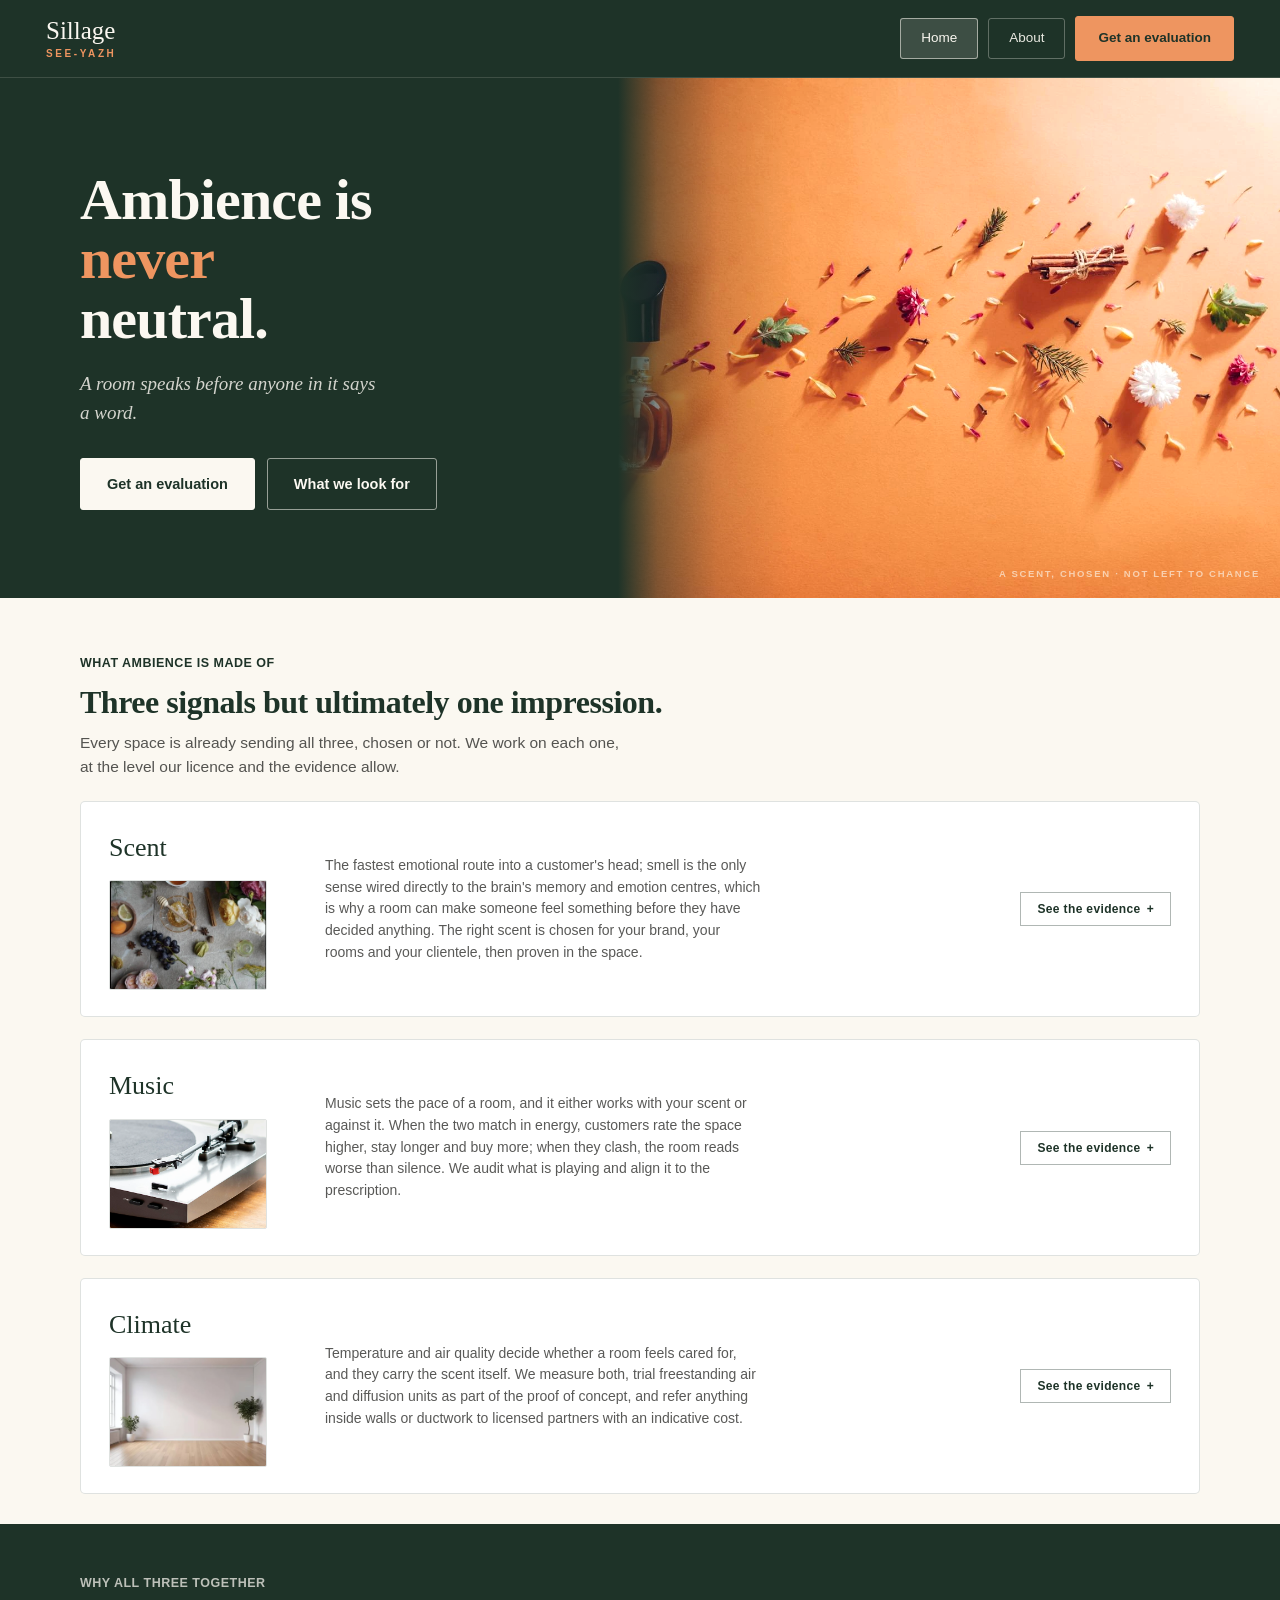
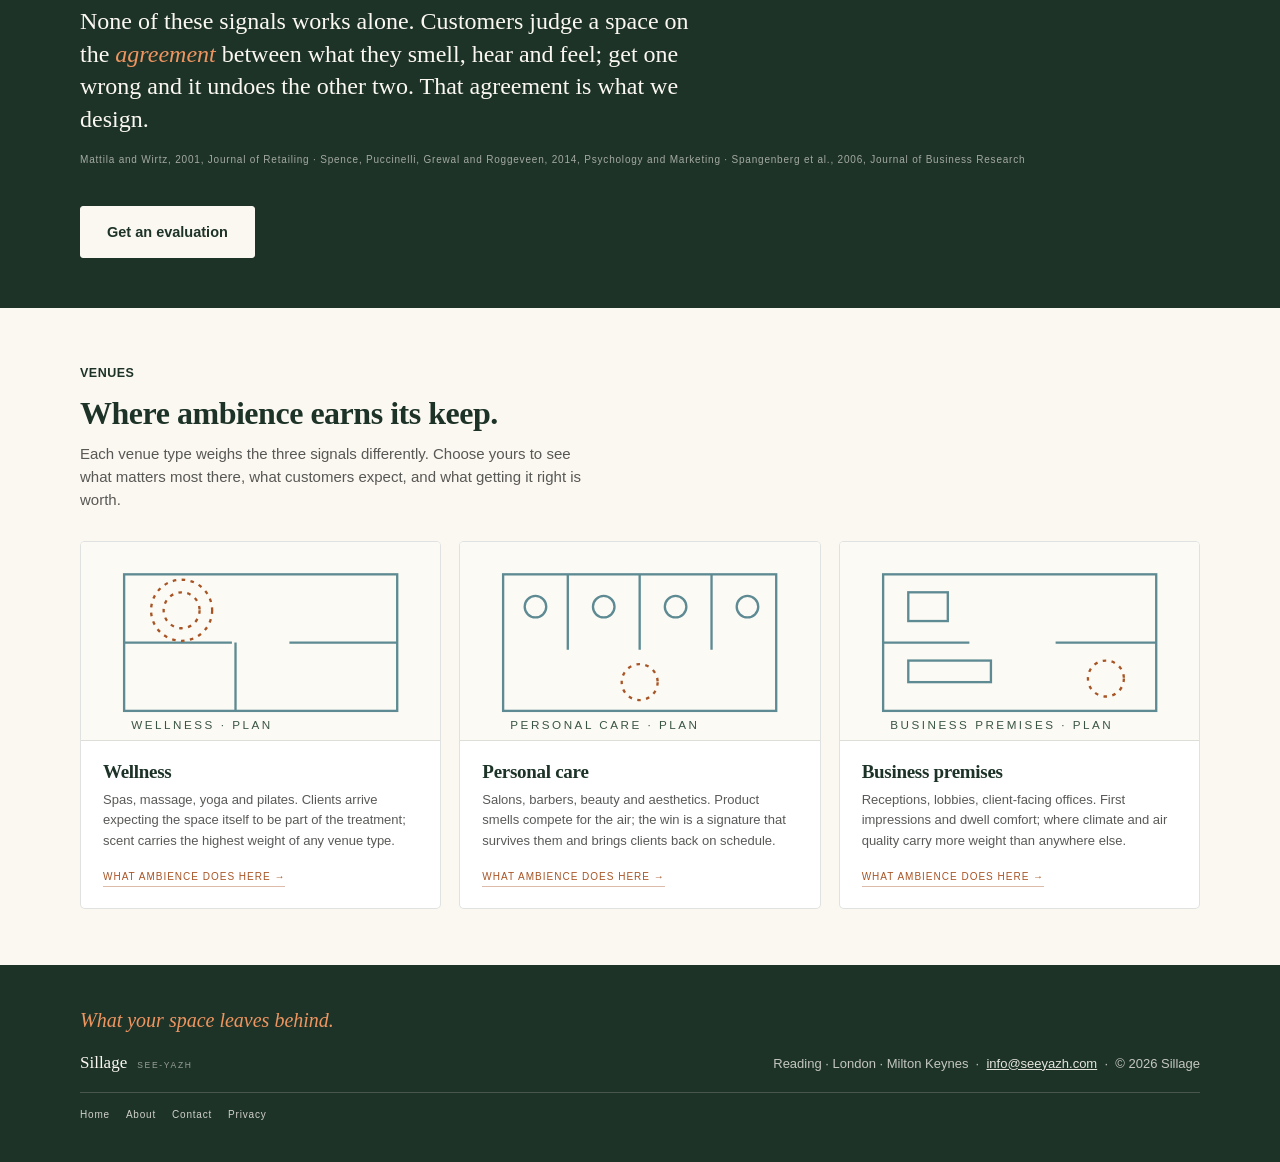
==== commit b3a18026: "feat(v8.1): London on the card, a bigger hover target, orange accents, leaner venue pages Second pas" ====
--- a/index.html
+++ b/index.html
@@ -24,7 +24,7 @@
 
   <link rel="icon" href="favicon.svg" type="image/svg+xml" />
   <link rel="preload" as="image" href="assets/img/hero-materials.webp" type="image/webp" />
-  <link rel="stylesheet" href="styles.css?v=8.0" />
+  <link rel="stylesheet" href="styles.css?v=8.1" />
 
   <script type="application/ld+json">
   {
@@ -70,7 +70,10 @@
     <section class="hero on-forest">
       <div class="hero__inner">
         <div class="txt" data-animate>
-          <h1>Ambience is never neutral.</h1>
+          <!-- "never" is orange, owner instruction 2026-08-02. On this forest
+               ground that is --clay-bright, not --clay: clay is a light-ground
+               accent and reads dark on dark here. -->
+          <h1>Ambience is <span class="hl-bright">never</span> neutral.</h1>
           <p class="sub">A room speaks before anyone in it says a word.</p>
           <div class="btnrow">
             <a class="btn btn--solid" href="about.html#contact">Get an evaluation</a>
--- a/styles.css
+++ b/styles.css
@@ -622,6 +622,10 @@
 /* One or two words in --clay, never the whole line. This sits on a
    light ground, so it is --clay, not --clay-bright. */
 .hl { color: var(--clay); }
+/* The same idea on a FOREST ground, where --clay would be dark on dark.
+   --clay-bright measures 5.84:1 there. Currently one use: the word "never" in
+   the homepage H1. Keep the count in the header comment of this file true. */
+.hl-bright { color: var(--clay-bright); }
 
 /* THE TEAM BLOCK, on white from v8. It was a forest band that enclosed the
    group photograph; the owner asked for the green to go, so the whole About
@@ -643,26 +647,37 @@
    The FILE is in colour. The monochrome is applied here in CSS instead of being
    baked in, which is the whole point of the v8 change: a filter can lift on
    hover, a converted file cannot. See .tphoto img below. */
-/* 1105px is the native width of the crop; the picture is never upscaled past
-   it. At 620px it left the right half of the column empty and read as a
-   thumbnail rather than as the lead image of the page. */
+/* The lead photograph and its caption, side by side. The caption used to sit
+   under a full-width picture; with the picture at two thirds width that left a
+   block of empty column beside it, so the caption moved into that space and
+   sits on the picture's baseline.
+
+   THE PICTURE IS DELIBERATELY DISPLAYED SMALLER THAN THE FILE. The crop is
+   1105px wide and the column gives it about 700, so roughly 1.6 device pixels
+   land on every CSS pixel and it renders sharp. Showing it at its full 1105
+   was a 1:1 map and looked soft on any modern screen. Do not widen this to
+   fill the row. */
+.team__lead {
+  display: grid; grid-template-columns: minmax(0, 700px) auto;
+  justify-content: start; gap: 20px;
+  align-items: end; margin-top: 12px;
+}
 .team__group {
   position: relative;
-  margin-top: 12px; max-width: 1105px;
   border-radius: var(--r-img); overflow: hidden;
   box-shadow: inset 0 0 0 1px var(--rule);
 }
 .team__cap {
   font-family: var(--label); font-size: 11px; font-weight: 600;
   letter-spacing: .1em; text-transform: uppercase;
-  color: var(--clay); margin-top: 8px;
-}
-/* The portrait row is capped so the three pictures are noticeably smaller
-   than the full column width, without leaving dead space beside them. */
+  color: var(--clay); margin: 0 0 4px;
+}
+/* The portrait row spans the full content column: capping it at 900px left an
+   obvious block of white on the right (owner, 2026-08-02). */
 .team h3.sub-h { color: var(--forest); font-size: 24px; margin-top: 34px; }
 .team__grid {
   display: grid; grid-template-columns: repeat(3, 1fr);
-  gap: 22px; margin-top: 14px; max-width: 900px;
+  gap: 24px; margin-top: 14px;
 }
 .team__grid > * { min-width: 0; }
 /* GRAYSCALE THAT LIFTS ON HOVER (v8, owner instruction 2026-08-02).
@@ -685,19 +700,29 @@
 .photo-bw img {
   filter: grayscale(1) contrast(1.03);
   transform: scale(1.001);           /* kills a sub-pixel edge seam */
-  transition: filter 450ms ease, transform 500ms ease;
-}
+  transition: filter 260ms ease, transform 420ms ease;
+}
+/* THE HIT AREA IS THE WHOLE CARD, not just the picture. Hovering only the
+   image meant the reveal fired late, or not at all if the pointer arrived over
+   the name or the text beneath, which reads as "the hover is broken". Every
+   ancestor a pointer plausibly lands on is listed here, so anywhere on a team
+   card or a market card counts as hovering its photograph. */
 .photo-bw:hover img,
 .photo-bw:focus-within img,
 .tperson:hover .photo-bw img,
-.tperson:focus-within .photo-bw img {
+.tperson:focus-within .photo-bw img,
+.team__lead:hover .photo-bw img,
+.market:hover .photo-bw img,
+.market:focus-within .photo-bw img {
   filter: grayscale(0) contrast(1);
   transform: scale(1.03);
 }
 @media (prefers-reduced-motion: reduce) {
-  .photo-bw img { transition: filter 450ms ease; }
+  .photo-bw img { transition: filter 260ms ease; }
   .photo-bw:hover img, .photo-bw:focus-within img,
-  .tperson:hover .photo-bw img, .tperson:focus-within .photo-bw img {
+  .tperson:hover .photo-bw img, .tperson:focus-within .photo-bw img,
+  .team__lead:hover .photo-bw img,
+  .market:hover .photo-bw img, .market:focus-within .photo-bw img {
     transform: scale(1.001);
   }
 }
@@ -858,7 +883,11 @@
    ============================================================ */
 .vhero h1 { color: var(--ivory); font-size: 44px; max-width: 16ch; }
 .vhero .stand { color: rgba(251, 248, 241, .82); max-width: 54ch; margin-top: 14px; font-size: 16px; }
-.venue-plan { margin-top: 20px; max-width: 640px; }
+/* .venue-plan (the blueprint survey sheet) and .vother/.vopt (the links across
+   to the other two venue types) were both deleted from these pages on
+   2026-08-02 at the owner's instruction. The drawing itself is not lost: the
+   same SVG is in git at acbd684, and the diffuser drawing in the About scope
+   block is at 4e0ef31. .diffuser stays because nothing else defines it. */
 
 /* Area by area: what we look at, room by room. */
 .vareas { display: grid; grid-template-columns: repeat(2, 1fr); gap: 16px; margin-top: 24px; }
@@ -913,15 +942,6 @@
   max-width: 74ch; border-left: 3px solid var(--rule); padding-left: 14px;
 }
 
-/* Links across to the other two venue types. */
-.vother { display: flex; gap: 12px; flex-wrap: wrap; margin-top: 6px; }
-.vopt {
-  font-family: var(--body); font-size: 13.5px; color: var(--forest);
-  text-decoration: none; padding: 11px 20px;
-  border: 1px solid var(--rule); border-radius: var(--r-btn);
-  background: var(--white);
-}
-.vopt:hover { border-color: rgba(30, 51, 40, .4); }
 
 /* ============================================================
    FOOTER (spec 3.2)
@@ -1008,8 +1028,9 @@
   .rowhead { grid-template-columns: 1fr; gap: 14px; }
   .expander { grid-template-columns: 1fr; gap: 22px; }
   .vgrid, .tgrid, .mkgrid, .team__grid, .cgrid,
-  .vareas, .vsignals, .vevid { grid-template-columns: 1fr; }
+  .vareas, .vsignals, .vevid, .team__lead { grid-template-columns: 1fr; }
   .vevid { gap: 12px; }
+  .team__lead { gap: 8px; align-items: start; }
   .cgrid { gap: 28px; }
   .bar { grid-template-columns: 104px 1fr 46px; }
   .cbar { grid-template-columns: 104px 1fr 58px; }
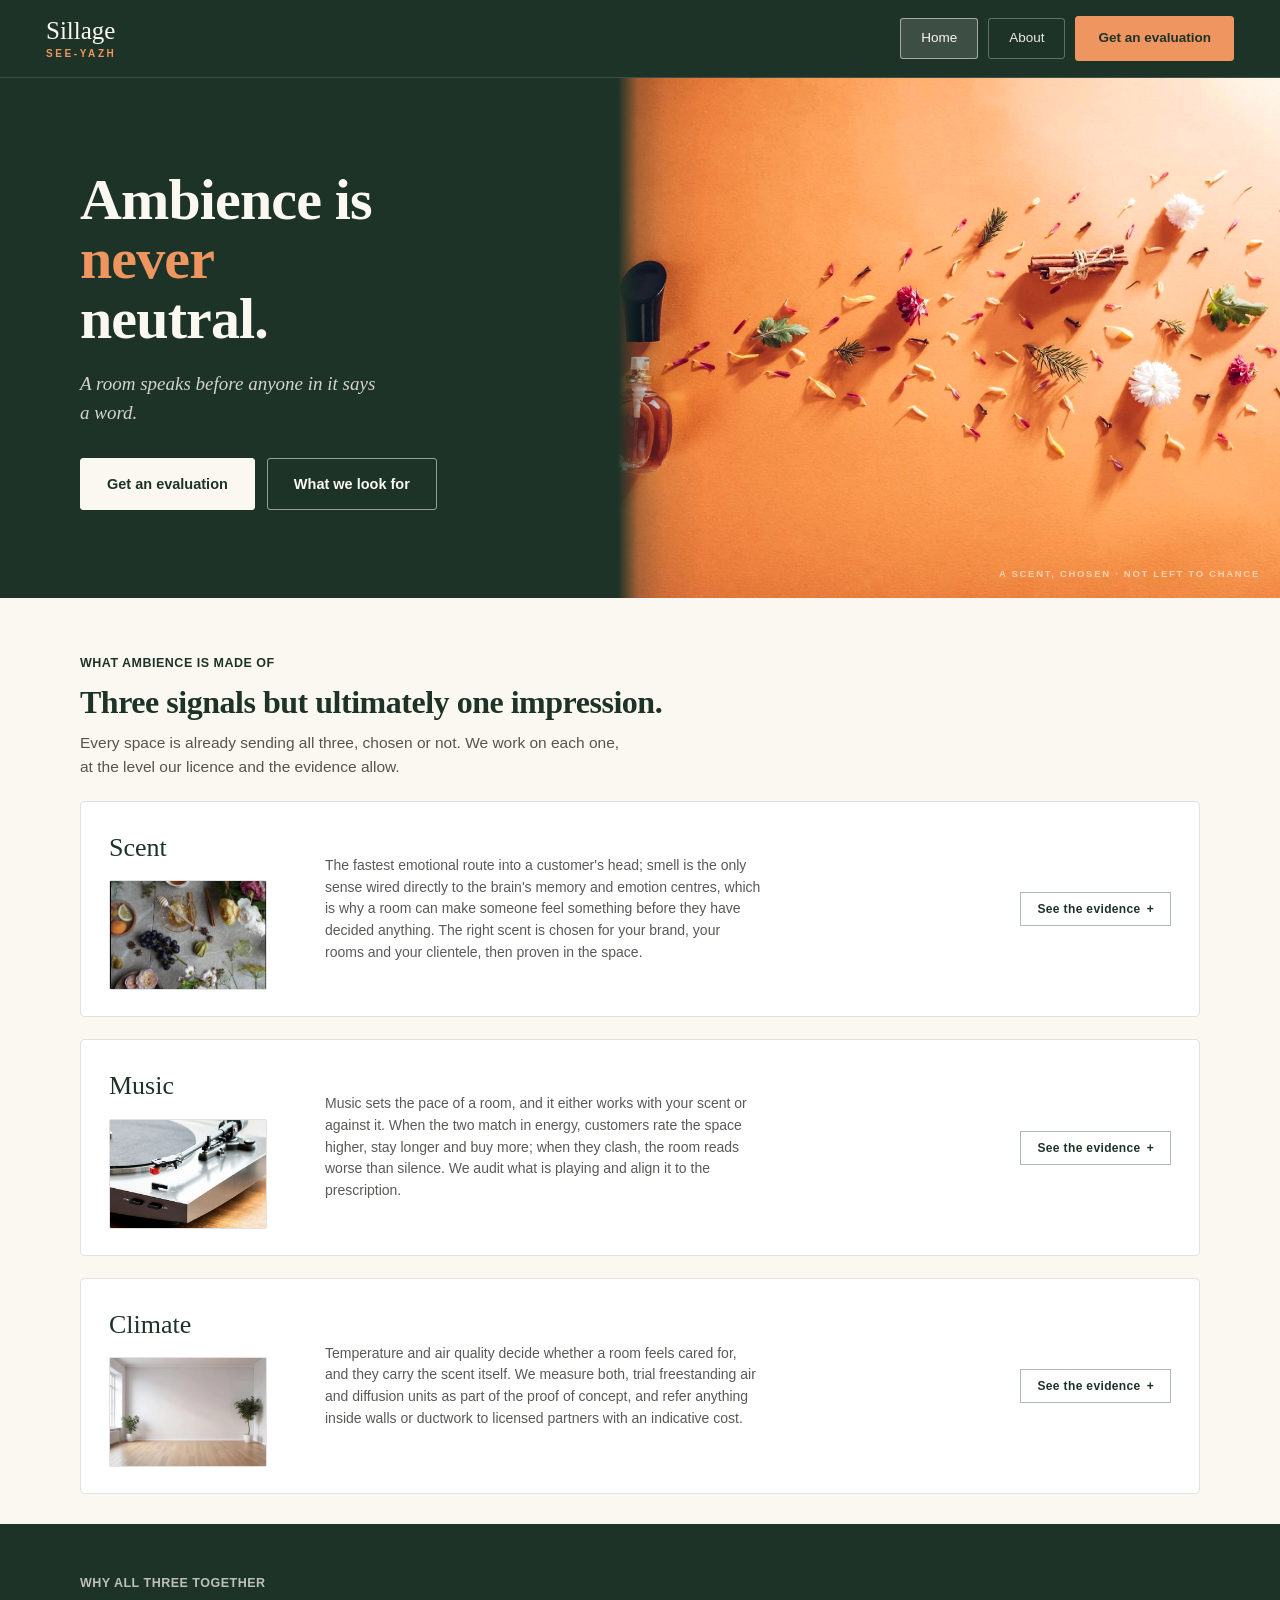
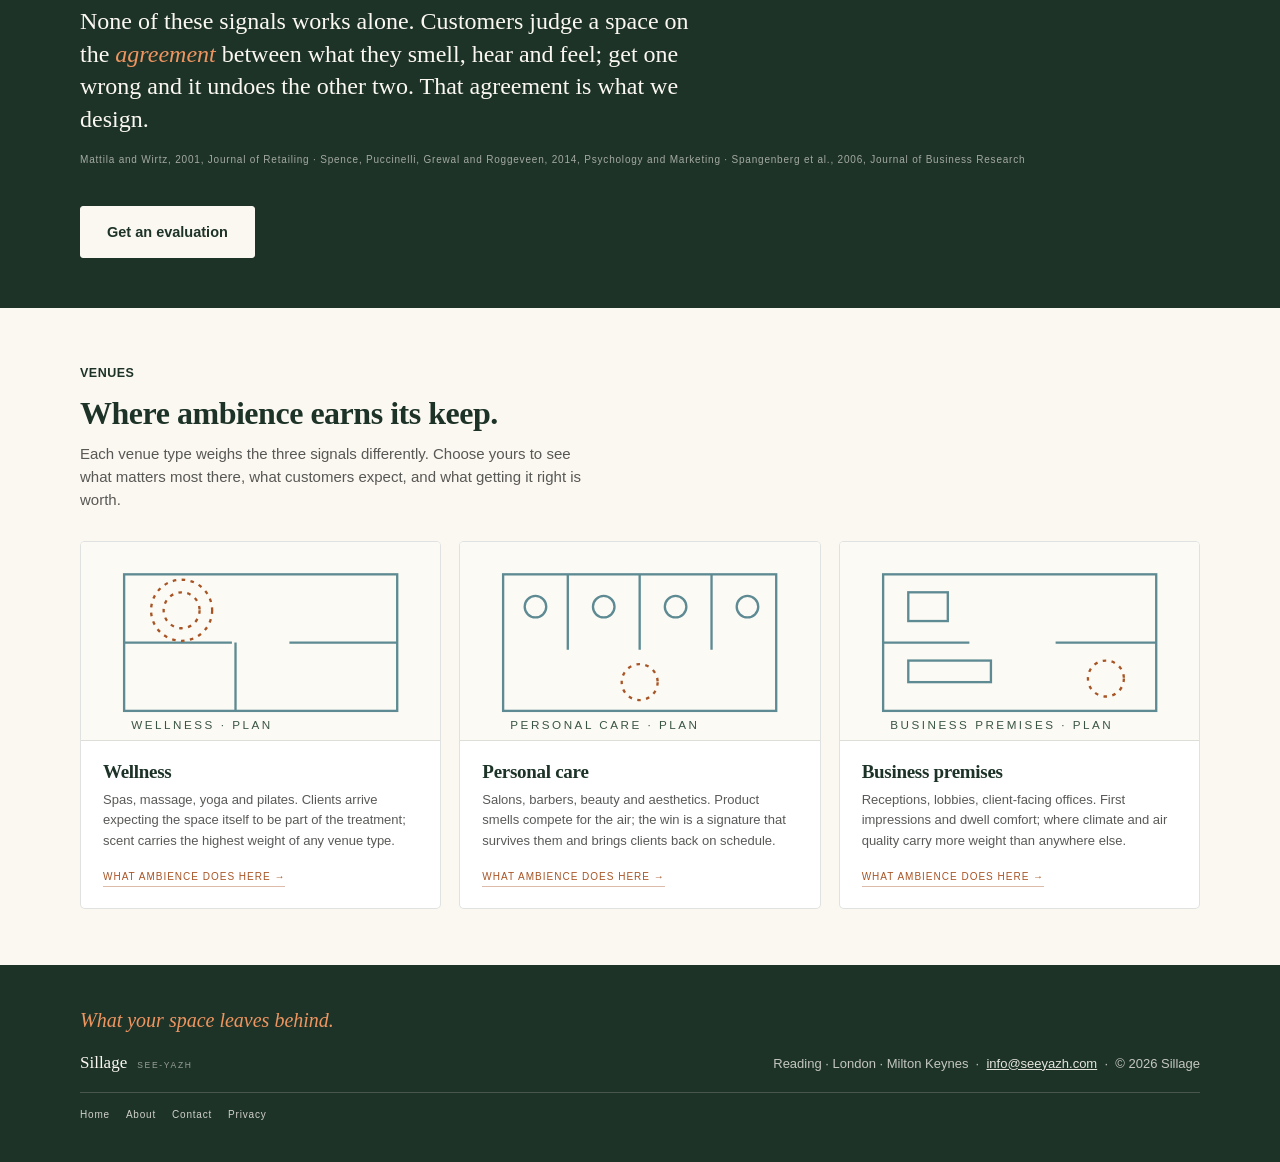
==== commit 71dd03d0: "fix(v8.2): pull the hero feather back so the bottle reads through it The gradient over the hero phot" ====
--- a/index.html
+++ b/index.html
@@ -24,7 +24,7 @@
 
   <link rel="icon" href="favicon.svg" type="image/svg+xml" />
   <link rel="preload" as="image" href="assets/img/hero-materials.webp" type="image/webp" />
-  <link rel="stylesheet" href="styles.css?v=8.1" />
+  <link rel="stylesheet" href="styles.css?v=8.2" />
 
   <script type="application/ld+json">
   {
--- a/styles.css
+++ b/styles.css
@@ -388,19 +388,27 @@
   width: 100%; height: 100%; object-fit: cover; display: block;
   filter: saturate(.95) contrast(1.05) brightness(1.02);
 }
-/* The feather is stated in percentages of the image, and the image got wider in
-   v8, so the stops were pulled in to keep the FEATHER the same real width. Past
-   26% the photograph is completely clean. */
+/* The feather has ONE job: stop a hard vertical seam where the green column
+   meets the photograph. It is not a mood wash, and every version of it so far
+   has been too greedy.
+
+   The perfume bottle sits about 4% to 10% across the frame, which is exactly
+   where the fade used to be at half strength, so the single most recognisable
+   object in the picture was the one thing you could not see (owner, 2026-08-02).
+   The ramp is now short and shallow: fully opaque for the first pixel column
+   only, so the join is still seamless, then off a cliff to .3 within 3% and
+   clean by 13%. Roughly 95px of feather at a 1440 viewport instead of 190px.
+
+   The first stop must stay at 1. At .88 the leftmost pixels showed 12% through
+   against solid green and that read as a faint line. If you need the picture
+   brighter still, pull the .3 down; do not touch the 0% stop. */
 .hero .imgside::after {
   content: ""; position: absolute; inset: 0; pointer-events: none;
-  /* The first stop is fully opaque, not .88. At .88 the leftmost column of the
-     image showed 12% through against solid green, which read as a faint
-     vertical seam exactly where the two halves meet. */
   background: linear-gradient(90deg,
     rgba(30, 51, 40, 1) 0%,
-    rgba(30, 51, 40, .5) 6%,
-    rgba(30, 51, 40, .15) 15%,
-    rgba(30, 51, 40, 0) 26%);
+    rgba(30, 51, 40, .3) 3%,
+    rgba(30, 51, 40, .09) 7%,
+    rgba(30, 51, 40, 0) 13%);
 }
 .hero .capt {
   position: absolute; bottom: 16px; right: 20px; z-index: 2;
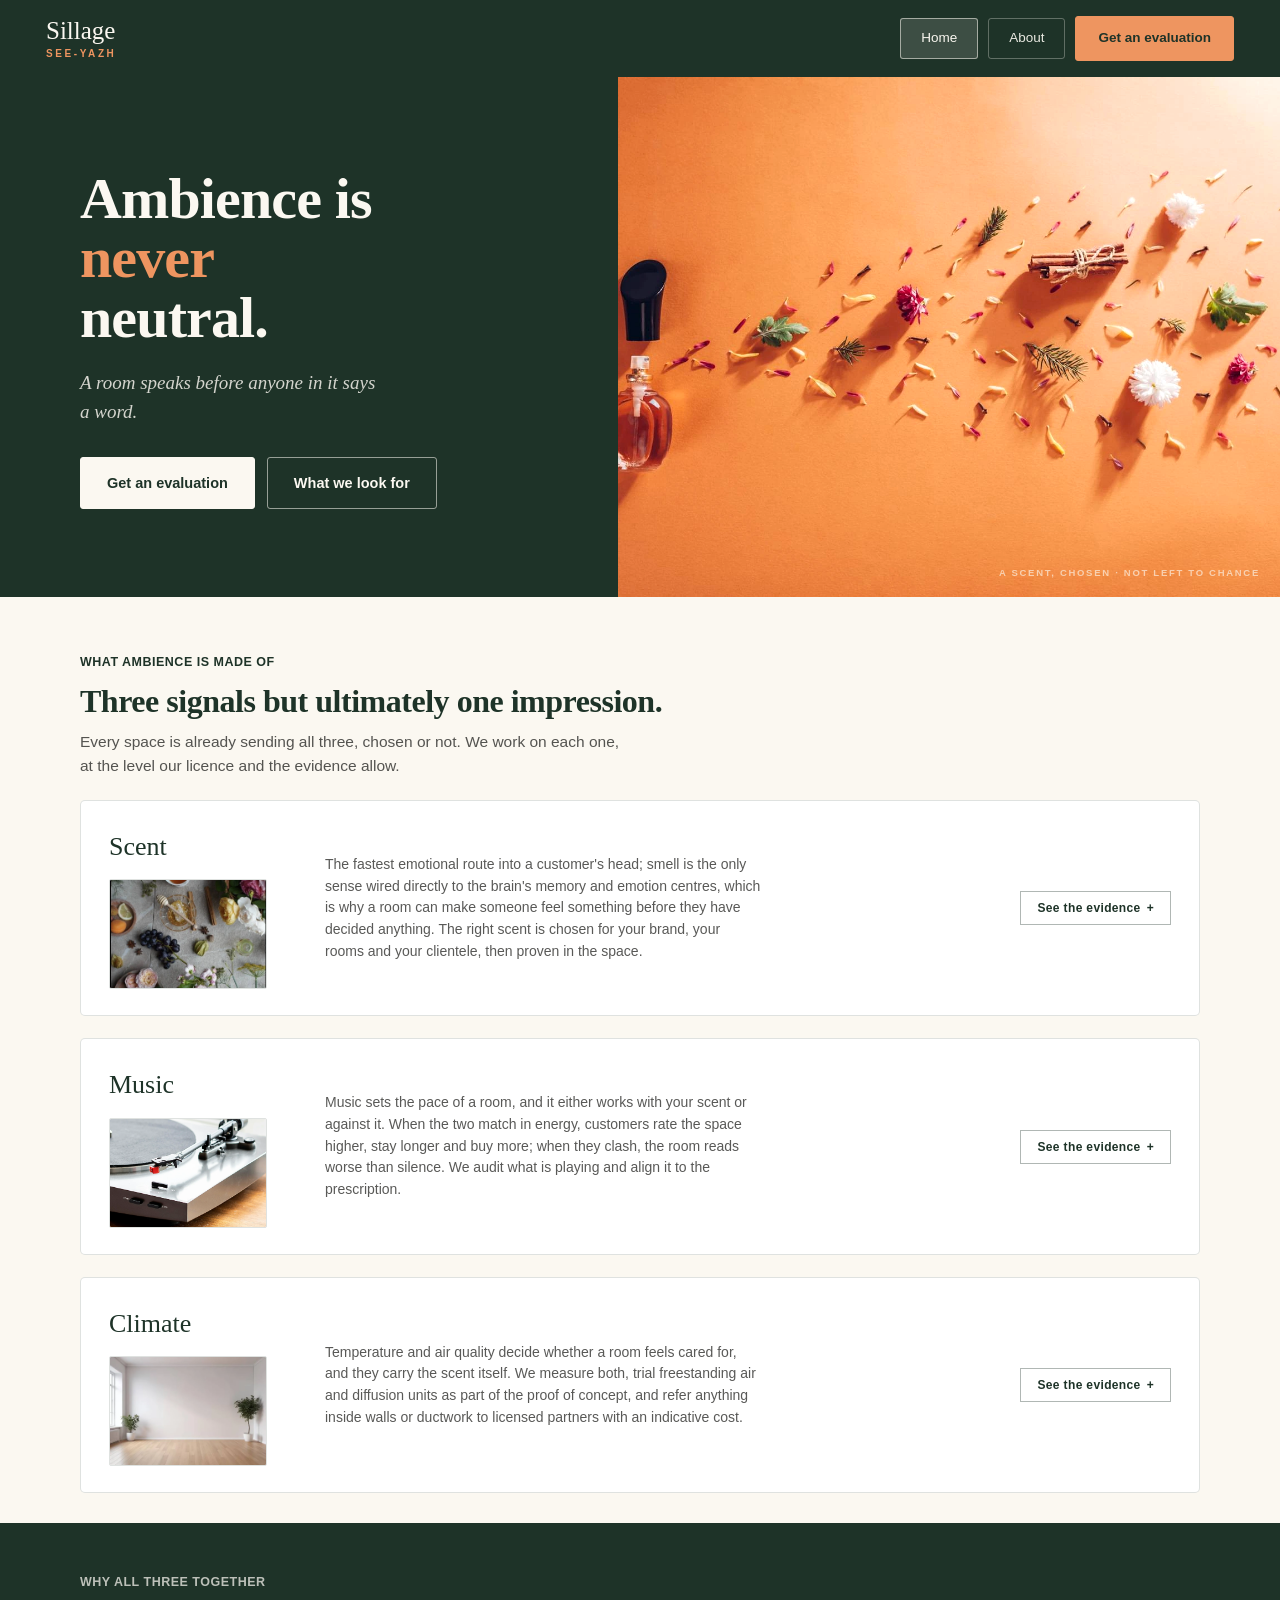
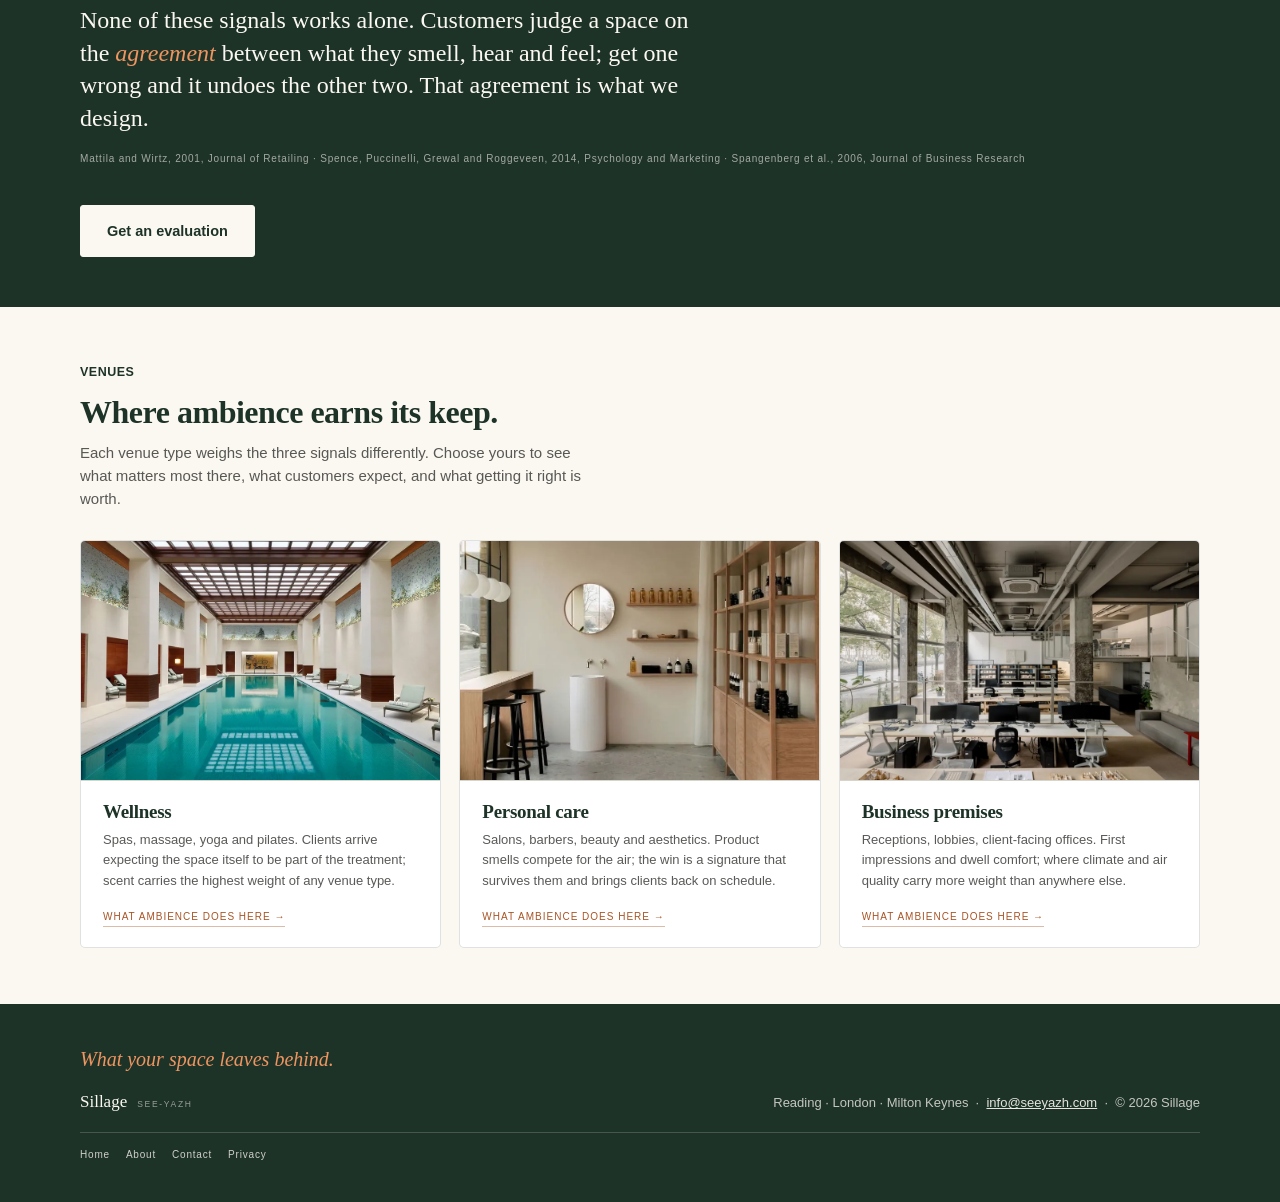
==== commit f6d3788a: "feat(v8.4): clean URLs, owner photographs on every card, green back on the About hero URLs - /about." ====
--- a/index.html
+++ b/index.html
@@ -11,7 +11,7 @@
     }, true);
   </script>
 
-  <title>Sillage &middot; sensory identity for boutique wellness and hospitality</title>
+  <title>Sillage</title>
   <meta name="description" content="Ambience is never neutral. Sillage advises on scent, aligns the music to it, and trials freestanding climate and diffusion equipment, with the published evidence behind every recommendation." />
   <link rel="canonical" href="https://www.seeyazh.com/" />
 
@@ -24,7 +24,7 @@
 
   <link rel="icon" href="favicon.svg" type="image/svg+xml" />
   <link rel="preload" as="image" href="assets/img/hero-materials.webp" type="image/webp" />
-  <link rel="stylesheet" href="styles.css?v=8.2" />
+  <link rel="stylesheet" href="styles.css?v=8.4" />
 
   <script type="application/ld+json">
   {
@@ -55,11 +55,11 @@
        of the lockup. The slogan is NOT here; it lives in the footer. -->
   <header class="hdr">
     <div class="hdr__inner">
-      <a class="wordmark" href="index.html">Sillage<span class="phon">SEE-YAZH</span></a>
+      <a class="wordmark" href="./">Sillage<span class="phon">SEE-YAZH</span></a>
       <nav aria-label="Primary">
-        <a class="navbtn" href="index.html" aria-current="page">Home</a>
-        <a class="navbtn" href="about.html">About</a>
-        <a class="bookbtn" href="about.html#contact">Get an evaluation</a>
+        <a class="navbtn" href="./" aria-current="page">Home</a>
+        <a class="navbtn" href="about/">About</a>
+        <a class="bookbtn" href="about/#contact">Get an evaluation</a>
       </nav>
     </div>
   </header>
@@ -76,7 +76,7 @@
           <h1>Ambience is <span class="hl-bright">never</span> neutral.</h1>
           <p class="sub">A room speaks before anyone in it says a word.</p>
           <div class="btnrow">
-            <a class="btn btn--solid" href="about.html#contact">Get an evaluation</a>
+            <a class="btn btn--solid" href="about/#contact">Get an evaluation</a>
             <a class="btn btn--ghost" href="#ambience">What we look for</a>
           </div>
         </div>
@@ -254,7 +254,7 @@
         <p class="eyebrow on-dark">Why all three together</p>
         <p class="q">None of these signals works alone. Customers judge a space on the <em>agreement</em> between what they smell, hear and feel; get one wrong and it undoes the other two. That agreement is what we design.</p>
         <p class="cite">Mattila and Wirtz, 2001, Journal of Retailing &middot; Spence, Puccinelli, Grewal and Roggeveen, 2014, Psychology and Marketing &middot; Spangenberg et al., 2006, Journal of Business Research</p>
-        <a class="btn btn--solid" href="about.html#contact">Get an evaluation</a>
+        <a class="btn btn--solid" href="about/#contact">Get an evaluation</a>
       </div>
     </section>
 
@@ -282,7 +282,11 @@
         <div class="vgrid">
           <a class="vcard" href="venues/wellness/" data-animate>
             <div class="draw">
-              <svg viewBox="0 0 200 110" width="100%" role="presentation" alt=""><rect width="200" height="110" fill="#FCFAF4"/><g stroke="#5E8B93" stroke-width="1.3" fill="none"><rect x="24" y="18" width="152" height="76"/><path d="M24 56h60M116 56h60M86 56v38"/><circle cx="56" cy="38" r="10" stroke-dasharray="2 3" stroke="#A85526"/><circle cx="56" cy="38" r="17" stroke-dasharray="2 3" stroke="#A85526"/></g><text x="28" y="104" font-family="'Helvetica Neue',Helvetica,Arial,sans-serif" font-size="6.5" letter-spacing="1.4" fill="#3A5544">WELLNESS &#183; PLAN</text></svg>
+              <picture>
+                <source srcset="assets/img/venues/wellness.webp" type="image/webp" />
+                <img src="assets/img/venues/wellness.jpg" width="900" height="600" loading="lazy"
+                     alt="The indoor pool of a spa, daylight through a coffered glass roof, loungers along both sides." />
+              </picture>
             </div>
             <div class="bd">
               <h3>Wellness</h3>
@@ -293,7 +297,11 @@
 
           <a class="vcard" href="venues/personal-care/" data-animate data-anim-delay="70">
             <div class="draw">
-              <svg viewBox="0 0 200 110" width="100%" role="presentation" alt=""><rect width="200" height="110" fill="#FCFAF4"/><g stroke="#5E8B93" stroke-width="1.3" fill="none"><rect x="24" y="18" width="152" height="76"/><path d="M60 18v42M100 18v42M140 18v42"/><circle cx="42" cy="36" r="6"/><circle cx="80" cy="36" r="6"/><circle cx="120" cy="36" r="6"/><circle cx="160" cy="36" r="6"/><circle cx="100" cy="78" r="10" stroke-dasharray="2 3" stroke="#A85526"/></g><text x="28" y="104" font-family="'Helvetica Neue',Helvetica,Arial,sans-serif" font-size="6.5" letter-spacing="1.4" fill="#3A5544">PERSONAL CARE &#183; PLAN</text></svg>
+              <picture>
+                <source srcset="assets/img/venues/personal-care.webp" type="image/webp" />
+                <img src="assets/img/venues/personal-care.jpg" width="802" height="535" loading="lazy"
+                     alt="A pale, uncluttered salon interior: a round mirror, a stone basin and open shelves of product." />
+              </picture>
             </div>
             <div class="bd">
               <h3>Personal care</h3>
@@ -304,7 +312,11 @@
 
           <a class="vcard" href="venues/business-premises/" data-animate data-anim-delay="140">
             <div class="draw">
-              <svg viewBox="0 0 200 110" width="100%" role="presentation" alt=""><rect width="200" height="110" fill="#FCFAF4"/><g stroke="#5E8B93" stroke-width="1.3" fill="none"><rect x="24" y="18" width="152" height="76"/><path d="M24 56h48M120 56h56"/><rect x="38" y="66" width="46" height="12"/><rect x="38" y="28" width="22" height="16"/><circle cx="148" cy="76" r="10" stroke-dasharray="2 3" stroke="#A85526"/></g><text x="28" y="104" font-family="'Helvetica Neue',Helvetica,Arial,sans-serif" font-size="6.5" letter-spacing="1.4" fill="#3A5544">BUSINESS PREMISES &#183; PLAN</text></svg>
+              <picture>
+                <source srcset="assets/img/venues/business-premises.webp" type="image/webp" />
+                <img src="assets/img/venues/business-premises.jpg" width="900" height="600" loading="lazy"
+                     alt="An open-plan office with concrete columns and full-height glazing onto a tree-lined street." />
+              </picture>
             </div>
             <div class="bd">
               <h3>Business premises</h3>
@@ -355,10 +367,10 @@
         </div>
       </div>
       <div class="foot__links">
-        <a href="index.html">Home</a>
-        <a href="about.html">About</a>
-        <a href="about.html#contact">Contact</a>
-        <a href="privacy.html">Privacy</a>
+        <a href="./">Home</a>
+        <a href="about/">About</a>
+        <a href="about/#contact">Contact</a>
+        <a href="privacy/">Privacy</a>
       </div>
     </div>
   </footer>
--- a/styles.css
+++ b/styles.css
@@ -259,9 +259,12 @@
      ivory 92% (nav labels) ... 11.02  pass
      clay-bright (phonetic) .... 5.84  pass
      forest on clay-bright ..... 5.84  pass  (the evaluation button) */
+/* NO BOTTOM RULE (owner, 2026-08-02). There was a 14%-ivory hairline under the
+   header. Every page that follows the header opens on the same forest, so the
+   line was drawing a border between two identical greens and reading as a seam
+   rather than as a division. The header and the band beneath it are one field. */
 .hdr {
   background: var(--forest);
-  border-bottom: 1px solid rgba(251, 248, 241, .14);
   padding: 16px var(--pad-x);
 }
 .hdr__inner {
@@ -388,28 +391,13 @@
   width: 100%; height: 100%; object-fit: cover; display: block;
   filter: saturate(.95) contrast(1.05) brightness(1.02);
 }
-/* The feather has ONE job: stop a hard vertical seam where the green column
-   meets the photograph. It is not a mood wash, and every version of it so far
-   has been too greedy.
-
-   The perfume bottle sits about 4% to 10% across the frame, which is exactly
-   where the fade used to be at half strength, so the single most recognisable
-   object in the picture was the one thing you could not see (owner, 2026-08-02).
-   The ramp is now short and shallow: fully opaque for the first pixel column
-   only, so the join is still seamless, then off a cliff to .3 within 3% and
-   clean by 13%. Roughly 95px of feather at a 1440 viewport instead of 190px.
-
-   The first stop must stay at 1. At .88 the leftmost pixels showed 12% through
-   against solid green and that read as a faint line. If you need the picture
-   brighter still, pull the .3 down; do not touch the 0% stop. */
-.hero .imgside::after {
-  content: ""; position: absolute; inset: 0; pointer-events: none;
-  background: linear-gradient(90deg,
-    rgba(30, 51, 40, 1) 0%,
-    rgba(30, 51, 40, .3) 3%,
-    rgba(30, 51, 40, .09) 7%,
-    rgba(30, 51, 40, 0) 13%);
-}
+/* THE FEATHER IS GONE (owner, 2026-08-02). There was a green-to-transparent
+   gradient over the left edge of the photograph, there to soften the join with
+   the copy column. It was reduced twice and then removed outright: the owner
+   wants the orange ground of the picture at full strength right up to the edge,
+   and the hard vertical join is the intended look, not a defect. Do not
+   reintroduce a wash here. If the seam ever needs softening again, it is a
+   one-rule change and the history is at 71dd03d. */
 .hero .capt {
   position: absolute; bottom: 16px; right: 20px; z-index: 2;
   font-family: var(--label); font-size: 9.5px; font-weight: 600;
@@ -536,6 +524,14 @@
   color: rgba(251, 248, 241, .6); margin-top: 16px; line-height: 1.7;
 }
 .inter .btn { margin-top: 24px; }
+/* On the venue pages the CTA band is the LAST thing in <main>, and the footer
+   under it is the same forest. Its 50px bottom padding plus the footer's 40px
+   top padding put 90px of empty green between the button and the footer
+   slogan, which read as a hole rather than as breathing room (owner,
+   2026-08-02). :last-child only matches where the band actually ends the page,
+   so the homepage, where .inter is followed by the venues section, is
+   untouched. The hidden testimonials section keeps it from matching there. */
+main > .inter:last-child { padding-bottom: 14px; }
 
 /* ============================================================
    VENUES (spec 4.4)
@@ -555,7 +551,26 @@
 a.vcard { text-decoration: none; color: inherit; transition: border-color 180ms ease; }
 a.vcard:hover { border-color: rgba(30, 51, 40, .38); }
 a.vcard:hover .vlink { border-bottom-color: var(--clay); }
-.vcard .draw { background: var(--bp-ground); border-bottom: 1px solid var(--rule); }
+/* PHOTOGRAPHS, not blueprint drawings (owner, 2026-08-02). Each venue card
+   carried an inline SVG plan of that venue type; all three were replaced with
+   photographs the owner supplied.
+
+   These stay in FULL COLOUR. The grayscale-that-lifts-on-hover treatment
+   (.photo-bw) is for the team portraits and the city cards on About; the
+   homepage's own photographs, the three ambience rows and these, have always
+   been in colour and should stay that way. */
+.vcard .draw {
+  aspect-ratio: 3 / 2; position: relative; overflow: hidden;
+  background: var(--ivory-2); border-bottom: 1px solid var(--rule);
+}
+.vcard .draw img {
+  width: 100%; height: 100%; object-fit: cover; display: block;
+  transform: scale(1.001); transition: transform 500ms ease;
+}
+a.vcard:hover .draw img { transform: scale(1.04); }
+@media (prefers-reduced-motion: reduce) {
+  .vcard .draw img, a.vcard:hover .draw img { transition: none; transform: scale(1.001); }
+}
 .vcard .bd { padding: 20px 22px; }
 .vcard h3 { font-size: 19px; }
 .vcard p { font-size: 13px; color: rgba(42, 42, 40, .78); margin: 8px 0 12px; }
@@ -592,28 +607,25 @@
    ============================================================ */
 .vhero { background: var(--forest); padding: var(--pad-y) var(--pad-x); }
 
-/* ABOUT IS A LIGHT PAGE NOW (v8, owner instruction 2026-08-02).
-   Both green bands are gone: the "About Sillage" hero and the team block that
-   used to enclose the photographs. The ground is white, the type is the body
-   ink rather than forest, and the accent work is orange.
-
-   "Black" here means --charcoal #2A2A28, not #000000. Pure black as a type
-   colour is a standing rule at the top of this file and this did not repeal it;
-   at this size the two are indistinguishable and the charcoal is kinder to read
-   against a warm white.
-
-   Measured on what ships:
-     charcoal on white ........ 14.55  pass
-     charcoal 82% on white .... 10.32  pass
-     clay on white ............. 5.26  pass   (eyebrows, accents, rules)
-     forest on white .......... 13.42  pass   (headings still forest) */
+/* THE ABOUT HERO IS FOREST AGAIN (owner, 2026-08-02, later the same day).
+   v8 turned it white with charcoal type; the owner then asked for that band to
+   go back to green, and for the header hairline above it to go, so the header
+   and this band read as one unbroken green field exactly like the homepage.
+
+   THE REST OF THE PAGE STAYS LIGHT. Only this band reverted. The team block
+   below is cream and its type is still charcoal with orange accents; do not
+   take that back to green as well.
+
+   Measured on what ships, against forest #1E3328:
+     ivory ................... 12.70  pass   (the H1)
+     ivory 82% ............... 8.96   pass   (the standfirst)
+     ivory 96% at 75% opacity  ~7.5   pass   (the eyebrow) */
 .abouthero {
-  background: var(--white); padding: 52px var(--pad-x) 34px;
-  border-bottom: 1px solid var(--rule);
-}
-.abouthero .eyebrow { color: var(--clay); opacity: 1; }
-.abouthero h1 { color: var(--charcoal); font-size: 46px; max-width: 16ch; }
-.abouthero .stand { color: rgba(42, 42, 40, .82); max-width: 54ch; margin-top: 14px; font-size: 16px; }
+  background: var(--forest); padding: 52px var(--pad-x) 56px;
+}
+.abouthero .eyebrow { color: rgba(251, 248, 241, .96); opacity: .75; }
+.abouthero h1 { color: var(--ivory); font-size: 46px; max-width: 16ch; }
+.abouthero .stand { color: rgba(251, 248, 241, .82); max-width: 54ch; margin-top: 14px; font-size: 16px; }
 
 .sec--light { background: var(--ivory); }
 /* Two 56px paddings back to back put 112px of nothing between one block and
@@ -643,7 +655,11 @@
    the heading and the caption 10px below the picture, inside 56px section
    padding, which left the heading, the photograph and the caption reading as
    three unrelated things. They now sit close enough to read as one unit. */
-.team { background: var(--white); padding: 40px var(--pad-x) 46px; }
+/* CREAM, not white (owner, 2026-08-02). It was --white, which put a visible
+   step between this block and the ivory markets section under it for no reason.
+   Both are --ivory now and the About page below the green hero is one
+   continuous cream field. */
+.team { background: var(--ivory); padding: 40px var(--pad-x) 46px; }
 .team h2 { color: var(--forest); font-size: 32px; }
 .team .stand { color: rgba(42, 42, 40, .82); }
 
@@ -655,21 +671,15 @@
    The FILE is in colour. The monochrome is applied here in CSS instead of being
    baked in, which is the whole point of the v8 change: a filter can lift on
    hover, a converted file cannot. See .tphoto img below. */
-/* The lead photograph and its caption, side by side. The caption used to sit
-   under a full-width picture; with the picture at two thirds width that left a
-   block of empty column beside it, so the caption moved into that space and
-   sits on the picture's baseline.
+/* The lead photograph with its caption UNDER it (owner, 2026-08-02). The
+   caption sat beside the picture's bottom-right corner for one revision and
+   the owner moved it back below.
 
    THE PICTURE IS DELIBERATELY DISPLAYED SMALLER THAN THE FILE. The crop is
-   1105px wide and the column gives it about 700, so roughly 1.6 device pixels
-   land on every CSS pixel and it renders sharp. Showing it at its full 1105
-   was a 1:1 map and looked soft on any modern screen. Do not widen this to
-   fill the row. */
-.team__lead {
-  display: grid; grid-template-columns: minmax(0, 700px) auto;
-  justify-content: start; gap: 20px;
-  align-items: end; margin-top: 12px;
-}
+   1105px wide and this gives it 700, so roughly 1.6 device pixels land on every
+   CSS pixel and it renders sharp. Showing it at its full 1105 was a 1:1 map and
+   looked soft on any modern screen. Do not widen this to fill the row. */
+.team__lead { max-width: 700px; margin-top: 12px; }
 .team__group {
   position: relative;
   border-radius: var(--r-img); overflow: hidden;
@@ -678,7 +688,7 @@
 .team__cap {
   font-family: var(--label); font-size: 11px; font-weight: 600;
   letter-spacing: .1em; text-transform: uppercase;
-  color: var(--clay); margin: 0 0 4px;
+  color: var(--clay); margin: 8px 0 0;
 }
 /* The portrait row spans the full content column: capping it at 900px left an
    obvious block of white on the right (owner, 2026-08-02). */
@@ -777,10 +787,13 @@
    Reading, London and Milton Keynes each get the tab Germany and Greece used
    to have.
 
-   Each card now carries a photograph of the city. Licences and sources are in
-   the header comment of the script that built them; two of the three are
-   share-alike and the credit line under the grid is a CONDITION OF USE, not
-   decoration. Do not delete it while the pictures are still there. */
+   Each card carries a photograph of the city, in grayscale until hovered.
+
+   Those were Wikimedia Commons pictures until 2026-08-02, two of them
+   share-alike, which is why a `.mkcredit` line used to sit under the grid. The
+   owner replaced all three with his own files and the credit went with them.
+   IF AN ATTRIBUTED PICTURE IS EVER PUT BACK HERE, THE CREDIT LINE COMES BACK
+   WITH IT; that is a licence condition, not decoration. */
 .mkgrid { display: grid; grid-template-columns: repeat(3, 1fr); gap: 18px; margin-top: 20px; }
 .mkgrid > * { min-width: 0; }
 .market {
@@ -792,18 +805,16 @@
   background: var(--ivory-2); border-bottom: 1px solid var(--rule);
 }
 .market .mkimg img { width: 100%; height: 100%; object-fit: cover; display: block; }
-.market .bd { padding: 18px 20px 20px; }
+.market .bd { padding: 16px 20px 18px; }
 .market .country { font-family: var(--display); font-size: 21px; color: var(--forest); margin: 0; }
 .market .cities {
   font-family: var(--label); font-size: 11px; font-weight: 600;
   letter-spacing: .1em; color: var(--clay); margin: 5px 0 0;
 }
-.market .note { font-size: 13px; color: rgba(42, 42, 40, .8); margin: 9px 0 0; }
-.mkcredit {
-  font-family: var(--label); font-size: 10.5px; letter-spacing: .02em;
-  color: rgba(42, 42, 40, .66); margin-top: 14px; line-height: 1.7;
-}
-.mkcredit a { color: var(--clay); }
+/* The one-line description under each city ("Kevin Kegel works from here", and
+   so on) was removed on 2026-08-02 at the owner's instruction. Each card is now
+   the photograph, the city and the country, nothing else. .note is gone with
+   it; do not reintroduce copy here without asking. */
 
 /* .stand is styled by `.sec .stand`, and .contact is not a .sec, so the
    standfirst beside the form was falling back to a bare <p> and sitting hard
@@ -1028,17 +1039,14 @@
   .hero__inner { grid-template-columns: 1fr; min-height: 0; }
   .hero .txt { padding: 46px var(--pad-x) 40px; order: 1; }
   .hero .imgside { order: 2; min-height: 240px; }
-  .hero .imgside::after {
-    background: linear-gradient(180deg, rgba(30, 51, 40, .72) 0%, rgba(30, 51, 40, .18) 70%);
-  }
+  /* The mobile top-down version of the feather went with the desktop one. */
   .hero h1 { font-size: 38px; max-width: none; }
 
   .rowhead { grid-template-columns: 1fr; gap: 14px; }
   .expander { grid-template-columns: 1fr; gap: 22px; }
   .vgrid, .tgrid, .mkgrid, .team__grid, .cgrid,
-  .vareas, .vsignals, .vevid, .team__lead { grid-template-columns: 1fr; }
+  .vareas, .vsignals, .vevid { grid-template-columns: 1fr; }
   .vevid { gap: 12px; }
-  .team__lead { gap: 8px; align-items: start; }
   .cgrid { gap: 28px; }
   .bar { grid-template-columns: 104px 1fr 46px; }
   .cbar { grid-template-columns: 104px 1fr 58px; }
